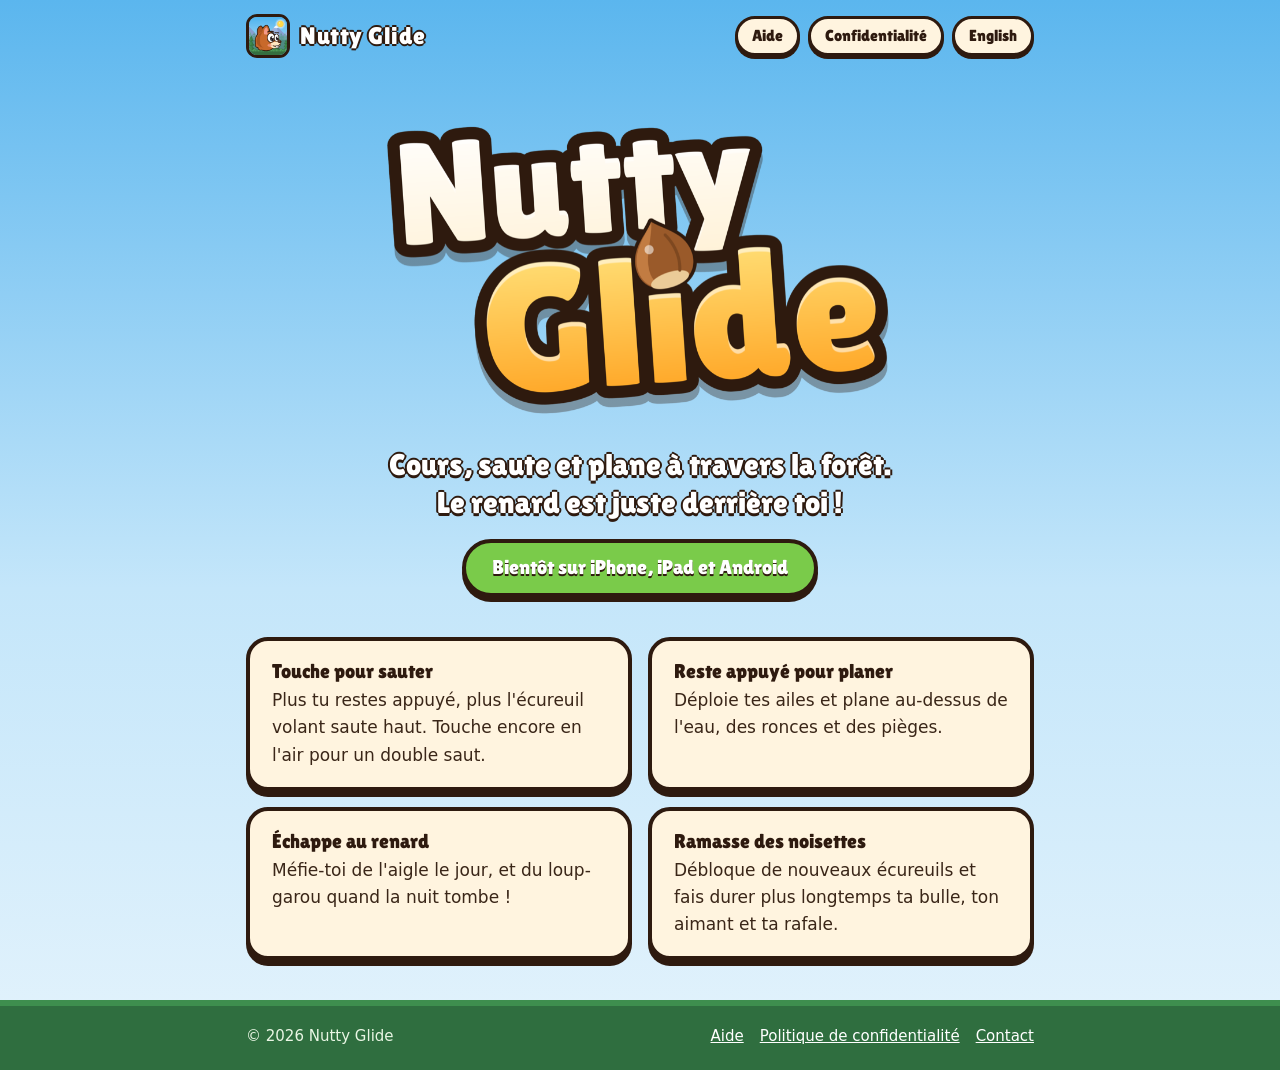
==== fr/index.html @ 90b7078e "Nutty Glide website: home, privacy policy and support (English and French)" ====
<!doctype html>
<html lang="fr">
<head>
  <meta charset="utf-8">
  <meta name="viewport" content="width=device-width, initial-scale=1">
  <meta http-equiv="Content-Security-Policy" content="default-src 'none'; img-src 'self'; style-src 'self'; font-src 'self'; base-uri 'none'; form-action 'none'">
  <meta name="referrer" content="no-referrer">
  <title>Nutty Glide : course d'écureuil volant</title>
  <meta name="description" content="Cours, saute et plane à travers la forêt avec un écureuil volant. Le renard est juste derrière toi ! Un jeu gratuit pour iPhone, iPad et Android.">
  <link rel="icon" type="image/png" href="../img/favicon.png">
  <link rel="apple-touch-icon" href="../img/apple-touch-icon.png">
  <link rel="alternate" hreflang="en" href="../">
  <link rel="stylesheet" href="../style.css">
</head>
<body>
  <header class="top">
    <div class="wrap">
      <a class="brand" href="./"><img src="../img/icon.png" alt="">Nutty Glide</a>
      <nav class="nav">
        <a href="support.html">Aide</a>
        <a href="privacy.html">Confidentialité</a>
        <a href="../" hreflang="en" lang="en">English</a>
      </nav>
    </div>
  </header>

  <main>
    <div class="wrap">
      <section class="hero">
        <img src="../img/logo.png" width="900" height="585" alt="Nutty Glide">
        <p class="tagline">Cours, saute et plane à travers la forêt.<br>Le renard est juste derrière toi&nbsp;!</p>
        <span class="soon">Bientôt sur iPhone, iPad et Android</span>
      </section>

      <section class="features">
        <div class="card">
          <h3>Touche pour sauter</h3>
          <p>Plus tu restes appuyé, plus l'écureuil volant saute haut. Touche encore en l'air pour un double saut.</p>
        </div>
        <div class="card">
          <h3>Reste appuyé pour planer</h3>
          <p>Déploie tes ailes et plane au-dessus de l'eau, des ronces et des pièges.</p>
        </div>
        <div class="card">
          <h3>Échappe au renard</h3>
          <p>Méfie-toi de l'aigle le jour, et du loup-garou quand la nuit tombe&nbsp;!</p>
        </div>
        <div class="card">
          <h3>Ramasse des noisettes</h3>
          <p>Débloque de nouveaux écureuils et fais durer plus longtemps ta bulle, ton aimant et ta rafale.</p>
        </div>
      </section>
    </div>
  </main>

  <footer class="foot">
    <div class="wrap">
      <span>© 2026 Nutty Glide</span>
      <nav>
        <a href="support.html">Aide</a>
        <a href="privacy.html">Politique de confidentialité</a>
        <a href="mailto:aiconsulting.tech@proton.me">Contact</a>
      </nav>
    </div>
  </footer>
</body>
</html>
---- style.css ----
/* Nutty Glide website: the game's colors (sky, forest, wooden boards with a dark outline). No external files:
   the font is served from here, the site sets no cookie and loads nothing from other sites. */
@font-face {
  font-family: "Lilita One";
  src: url("fonts/LilitaOne-Regular.woff") format("woff");
  font-display: swap;
}

:root {
  --sky: #5bb6ee;
  --sky-light: #c4e6fa;
  --ink: #2e1a0f;
  --cream: #fff4df;
  --wood: #c98a4b;
  --wood-light: #e8b277;
  --green: #7acb4a;
  --green-dark: #3e8e4e;
  --forest: #2f6e3f;
  --text: #3a2618;
  --muted: #7a5a40;
}

* {
  box-sizing: border-box;
}

html {
  -webkit-text-size-adjust: 100%;
}

body {
  margin: 0;
  min-height: 100vh;
  display: flex;
  flex-direction: column;
  color: var(--text);
  background: linear-gradient(180deg, var(--sky) 0%, var(--sky-light) 55%, #e4f3fc 100%);
  font: 17px/1.6 system-ui, -apple-system, "Segoe UI", Roboto, "Helvetica Neue", Arial, sans-serif;
}

a {
  color: #1f6fb2;
}

.wrap {
  width: 100%;
  max-width: 820px;
  margin: 0 auto;
  padding: 0 16px;
}

/* Top bar */
.top {
  padding: 14px 0;
}

.top .wrap {
  display: flex;
  align-items: center;
  justify-content: space-between;
  gap: 12px;
  flex-wrap: wrap;
}

.brand {
  display: flex;
  align-items: center;
  gap: 10px;
  text-decoration: none;
  color: #fff;
  font-family: "Lilita One", system-ui, sans-serif;
  font-size: 24px;
  letter-spacing: 0.5px;
  text-shadow: 0 2px 0 var(--ink), 2px 0 0 var(--ink), -2px 0 0 var(--ink), 0 -2px 0 var(--ink);
}

.brand img {
  width: 44px;
  height: 44px;
  border-radius: 11px;
  border: 3px solid var(--ink);
}

.nav {
  display: flex;
  gap: 8px;
  flex-wrap: wrap;
}

.nav a {
  font-family: "Lilita One", system-ui, sans-serif;
  font-size: 16px;
  text-decoration: none;
  color: var(--ink);
  background: var(--cream);
  border: 3px solid var(--ink);
  border-radius: 999px;
  padding: 4px 14px 5px;
  box-shadow: 0 3px 0 var(--ink);
}

.nav a:active {
  transform: translateY(2px);
  box-shadow: 0 1px 0 var(--ink);
}

main {
  flex: 1;
  padding: 8px 0 40px;
}

/* Home */
.hero {
  text-align: center;
  padding: 12px 0 8px;
}

.hero img {
  width: 100%;
  max-width: 520px;
  height: auto;
}

.tagline {
  font-family: "Lilita One", system-ui, sans-serif;
  font-size: clamp(22px, 5vw, 30px);
  line-height: 1.25;
  color: #fff;
  margin: 8px 0 18px;
  text-shadow: 0 3px 0 var(--ink), 2px 0 0 var(--ink), -2px 0 0 var(--ink), 0 -2px 0 var(--ink);
}

.soon {
  display: inline-block;
  font-family: "Lilita One", system-ui, sans-serif;
  font-size: 20px;
  color: #fff;
  background: var(--green);
  border: 4px solid var(--ink);
  border-radius: 999px;
  padding: 8px 26px 10px;
  box-shadow: 0 5px 0 var(--ink);
  text-shadow: 0 2px 0 var(--ink);
}

.features {
  display: grid;
  grid-template-columns: repeat(auto-fit, minmax(300px, 1fr));
  gap: 16px;
  margin-top: 32px;
}

/* Wooden board cards */
.card {
  background: var(--cream);
  border: 4px solid var(--ink);
  border-radius: 22px;
  box-shadow: 0 6px 0 var(--ink);
  padding: 18px 22px;
}

.features .card h3 {
  margin: 0 0 4px;
}

.features .card p {
  margin: 0;
}

.board {
  background: var(--cream);
  border: 4px solid var(--ink);
  border-radius: 24px;
  box-shadow: 0 7px 0 var(--ink);
  padding: 8px 26px 26px;
  margin-top: 8px;
}

.board > h1:first-child {
  margin-top: 0;
}

h1,
h2,
h3 {
  font-family: "Lilita One", system-ui, sans-serif;
  font-weight: normal;
  color: var(--ink);
  line-height: 1.2;
}

h1 {
  font-size: clamp(28px, 6vw, 38px);
  margin: 18px 0 4px;
}

h2 {
  font-size: 24px;
  margin: 30px 0 6px;
}

h3 {
  font-size: 20px;
}

.updated {
  color: var(--muted);
  margin: 0 0 18px;
}

.summary {
  background: #fde7c4;
  border: 3px solid var(--wood);
  border-radius: 16px;
  padding: 10px 18px;
}

.summary ul {
  margin: 6px 0;
  padding-left: 20px;
}

li {
  margin: 4px 0;
}

.mail {
  font-weight: 700;
  word-break: break-all;
}

/* Bottom: the forest */
.foot {
  background: var(--forest);
  border-top: 6px solid var(--green-dark);
  color: #e9f6e4;
  padding: 18px 0 22px;
  font-size: 15px;
}

.foot a {
  color: #fff;
}

.foot .wrap {
  display: flex;
  justify-content: space-between;
  gap: 10px 20px;
  flex-wrap: wrap;
}

.foot nav {
  display: flex;
  gap: 16px;
  flex-wrap: wrap;
}
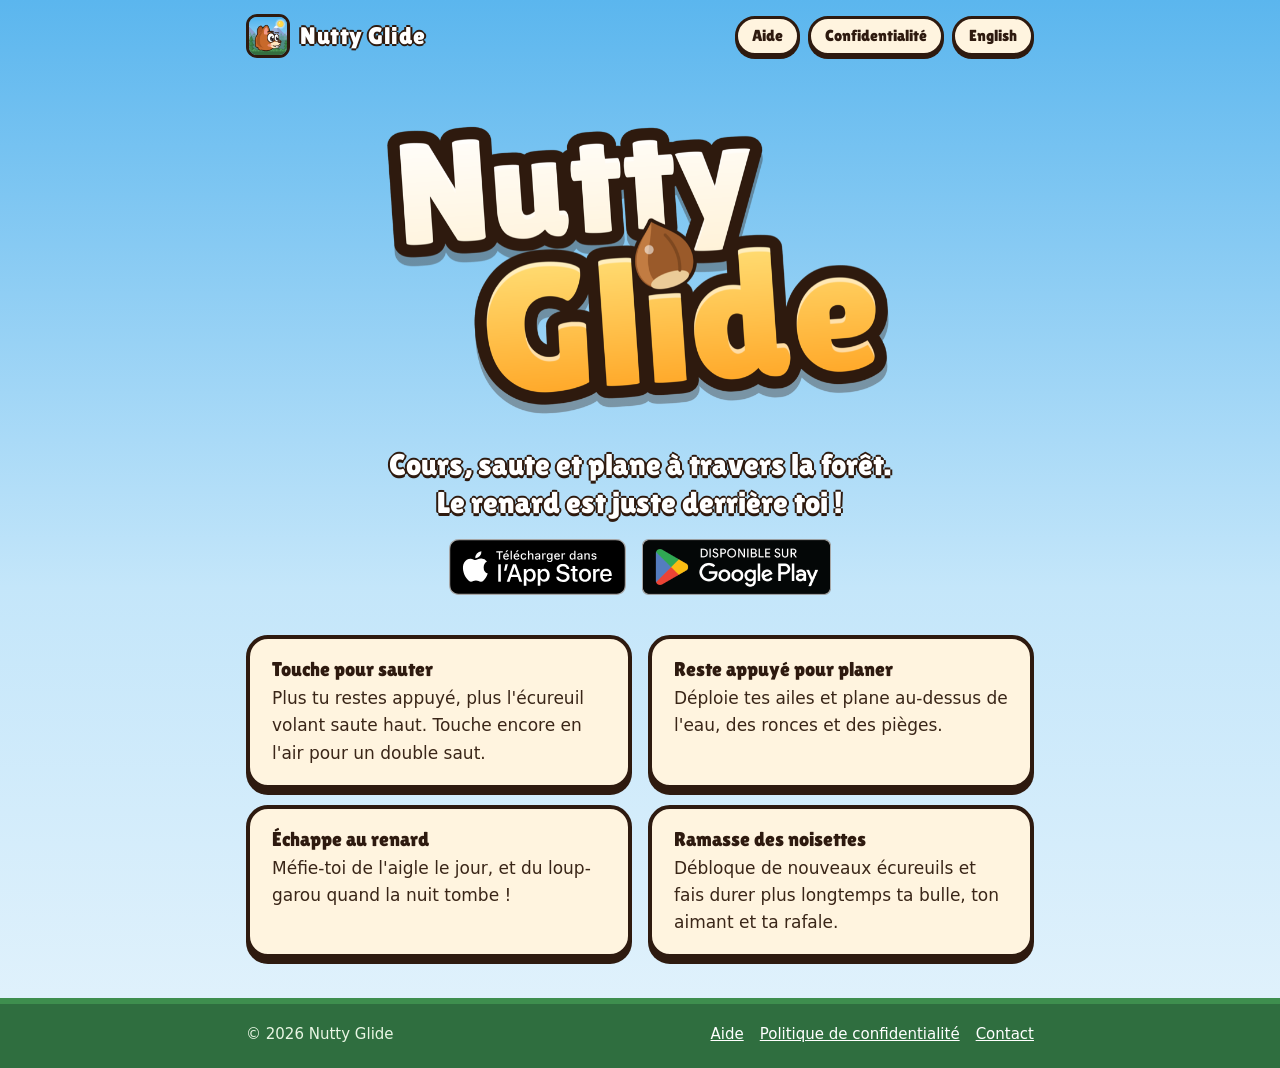
==== commit 5df0e9e7: "Home: App Store and Google Play badges instead of "Coming soon" Nutty Glide is out on both stores: t" ====
--- a/fr/index.html
+++ b/fr/index.html
@@ -29,7 +29,10 @@
       <section class="hero">
         <img src="../img/logo.png" width="900" height="585" alt="Nutty Glide">
         <p class="tagline">Cours, saute et plane à travers la forêt.<br>Le renard est juste derrière toi&nbsp;!</p>
-        <span class="soon">Bientôt sur iPhone, iPad et Android</span>
+        <div class="stores">
+          <a href="https://apps.apple.com/app/nutty-glide/id6833694876"><img src="../img/badge-app-store-fr.svg" width="127" height="40" alt="Télécharger dans l'App Store"></a>
+          <a href="https://play.google.com/store/apps/details?id=com.aisqli.nuttyglide&amp;hl=fr"><img src="../img/badge-google-play-fr.png" width="646" height="192" alt="Disponible sur Google Play"></a>
+        </div>
       </section>
 
       <section class="features">
@@ -59,7 +62,7 @@
       <nav>
         <a href="support.html">Aide</a>
         <a href="privacy.html">Politique de confidentialité</a>
-        <a href="mailto:aiconsulting.tech@proton.me">Contact</a>
+        <a href="mailto:contact@aisqli.com">Contact</a>
       </nav>
     </div>
   </footer>
--- a/style.css
+++ b/style.css
@@ -130,17 +130,29 @@
   text-shadow: 0 3px 0 var(--ink), 2px 0 0 var(--ink), -2px 0 0 var(--ink), 0 -2px 0 var(--ink);
 }
 
-.soon {
-  display: inline-block;
-  font-family: "Lilita One", system-ui, sans-serif;
-  font-size: 20px;
-  color: #fff;
-  background: var(--green);
-  border: 4px solid var(--ink);
-  border-radius: 999px;
-  padding: 8px 26px 10px;
-  box-shadow: 0 5px 0 var(--ink);
-  text-shadow: 0 2px 0 var(--ink);
+/* Official App Store and Google Play badges, same height side by side (one under the other on a narrow phone). */
+.stores {
+  display: flex;
+  justify-content: center;
+  align-items: center;
+  flex-wrap: wrap;
+  gap: 12px 16px;
+}
+
+.stores a {
+  display: block;
+  border-radius: 10px;
+}
+
+.stores a:active {
+  transform: translateY(2px);
+}
+
+.hero .stores img {
+  display: block;
+  width: auto;
+  max-width: none;
+  height: 56px;
 }
 
 .features {
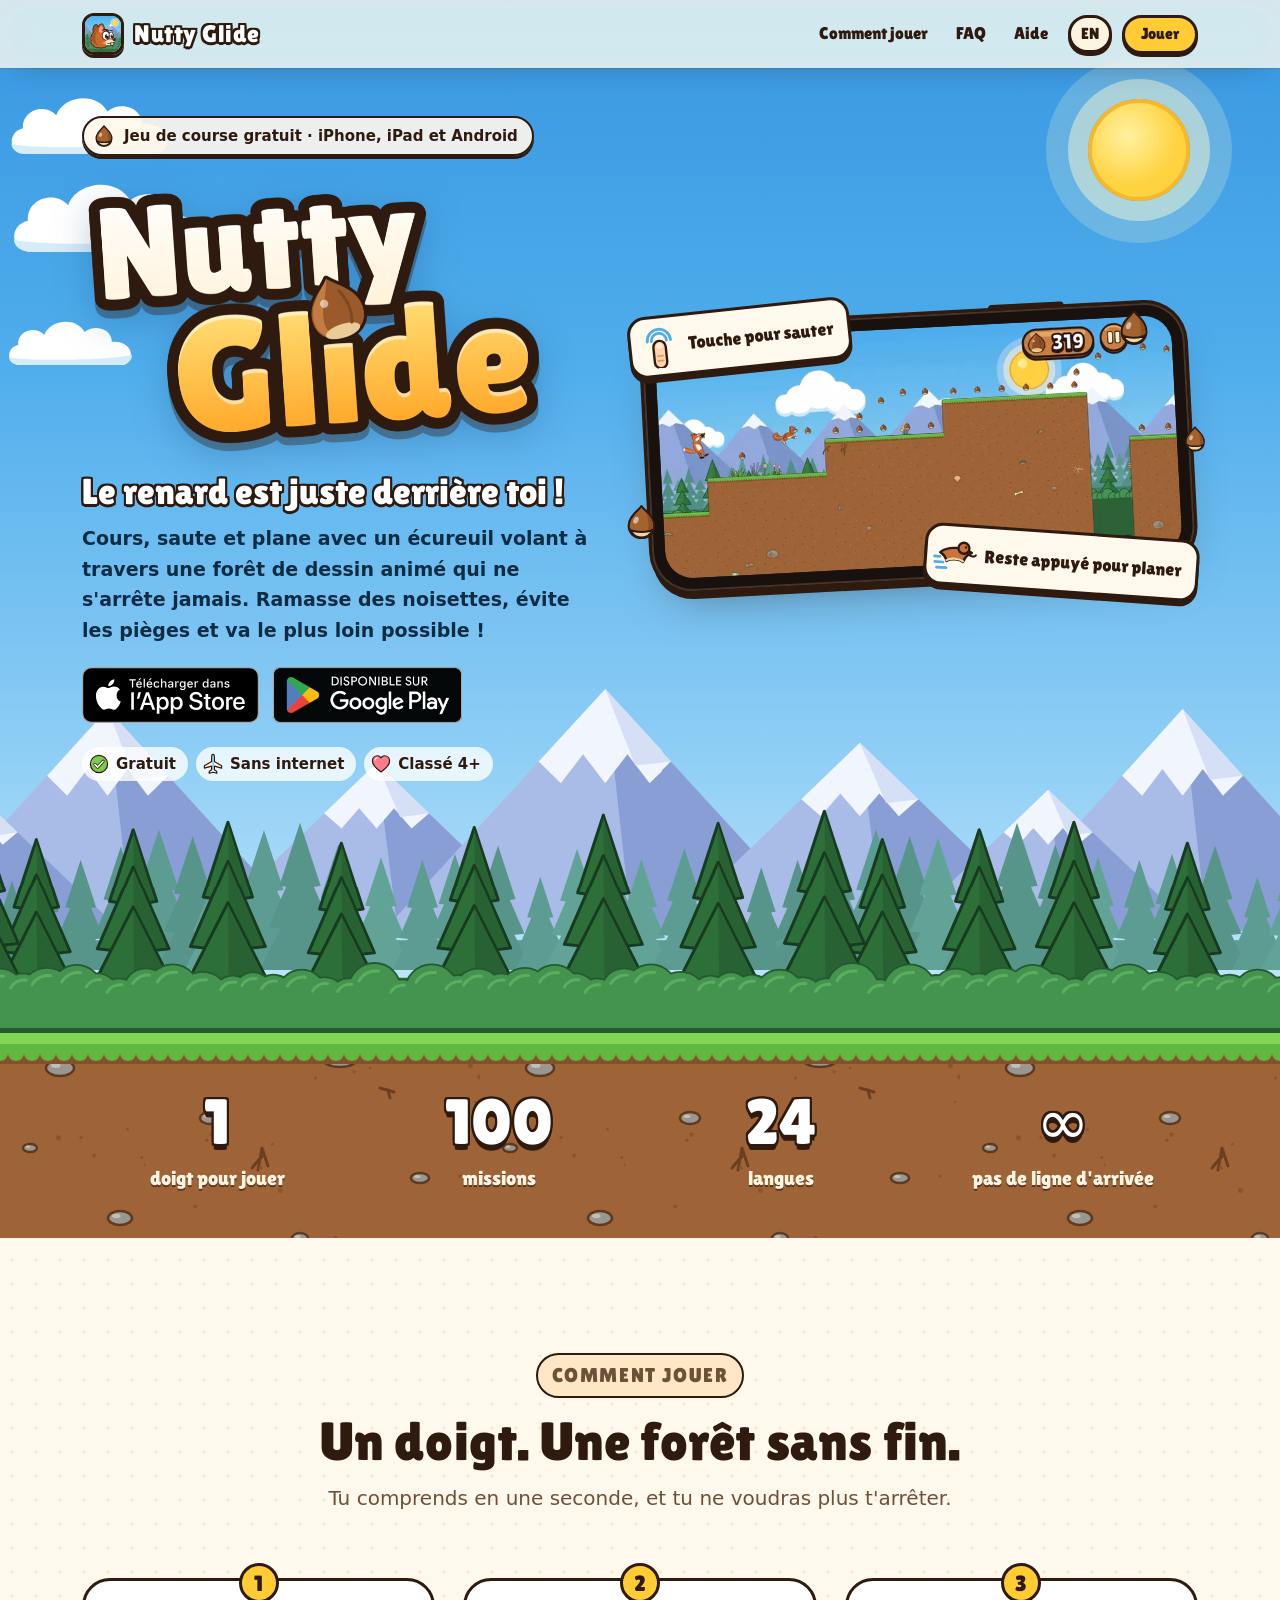
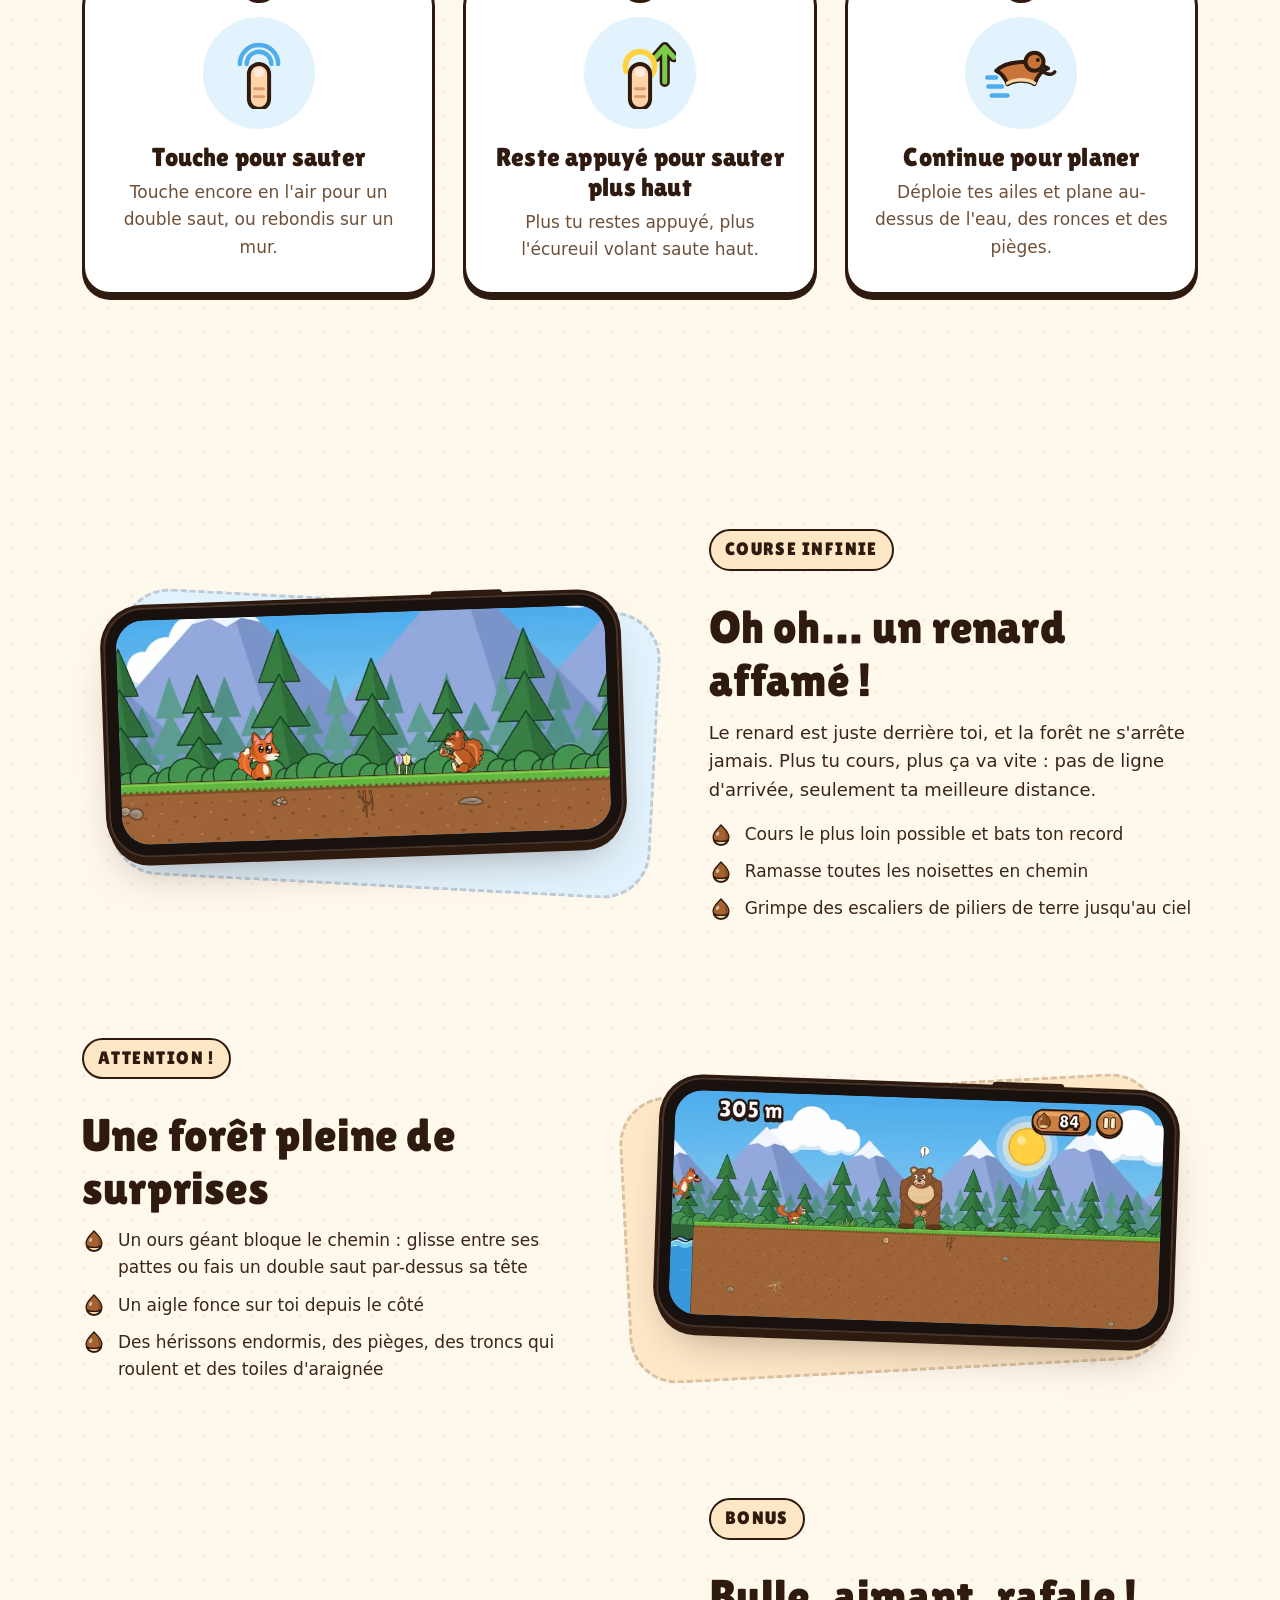
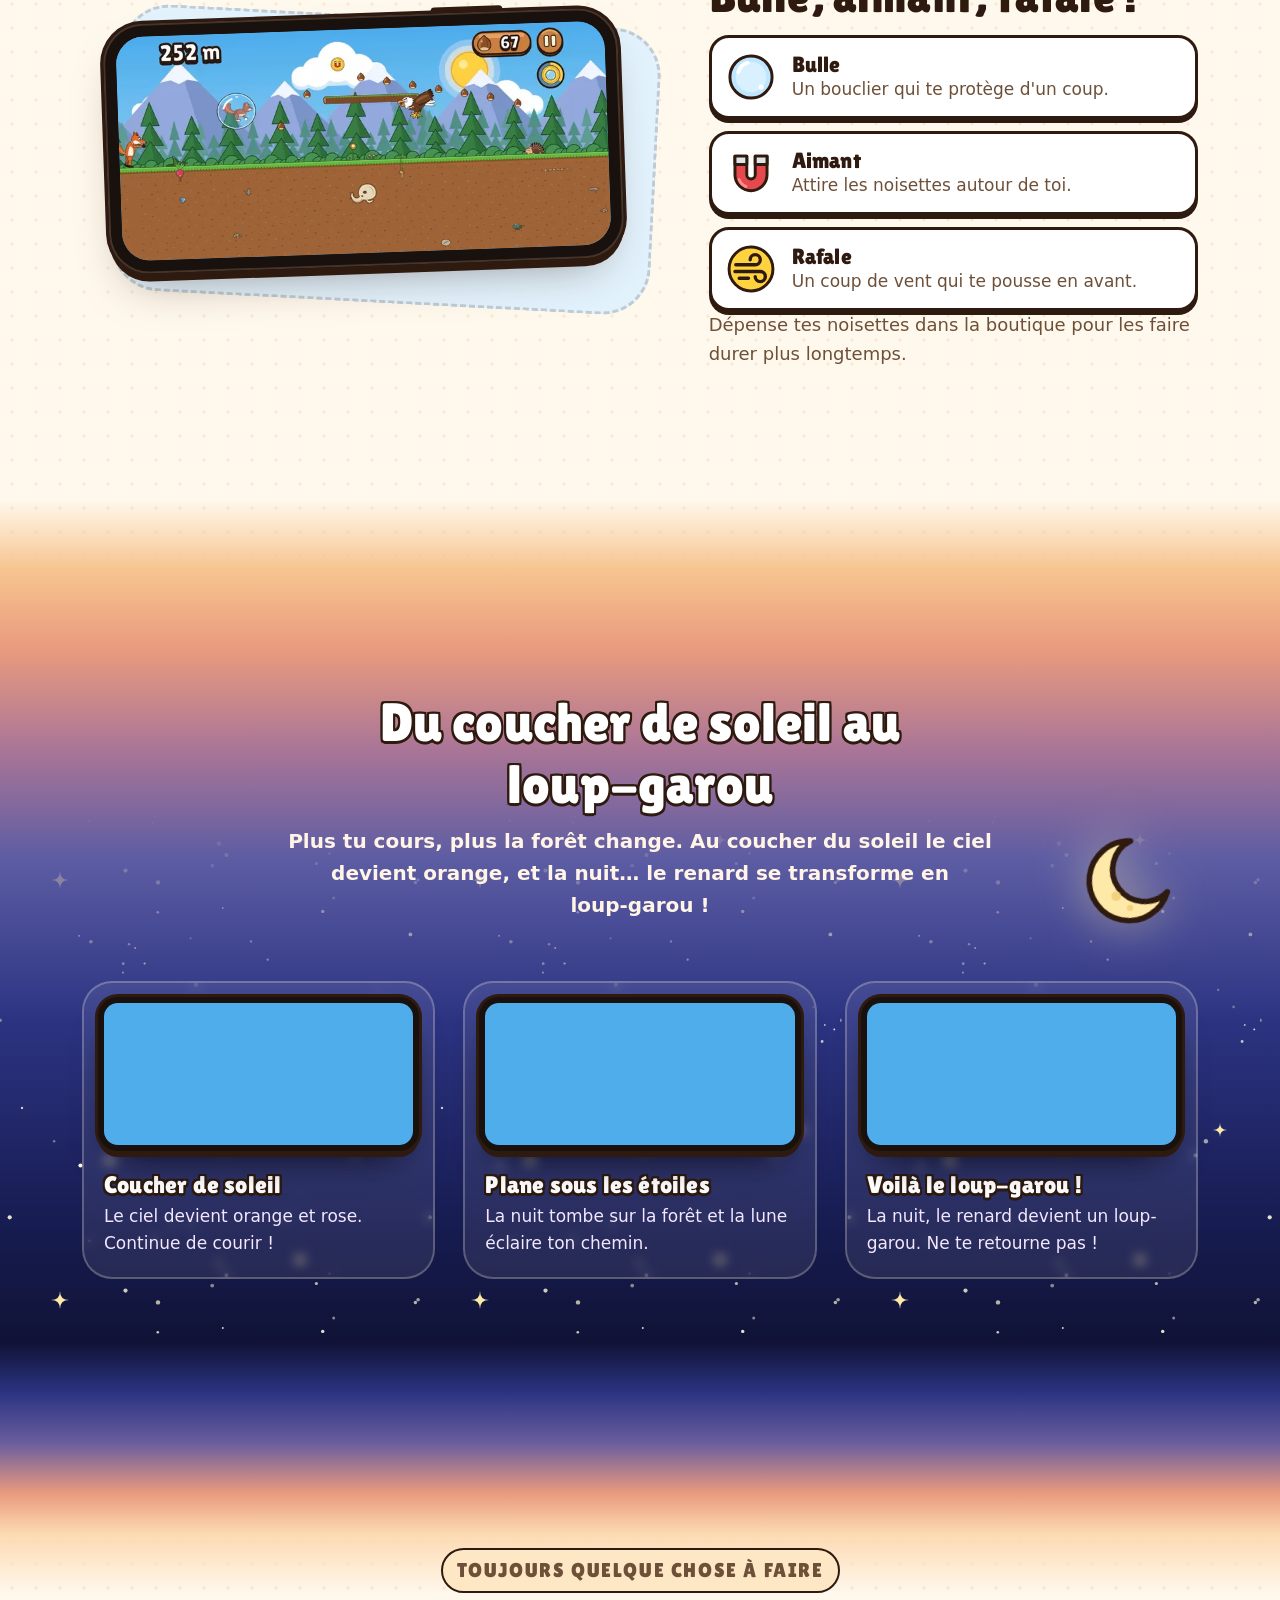
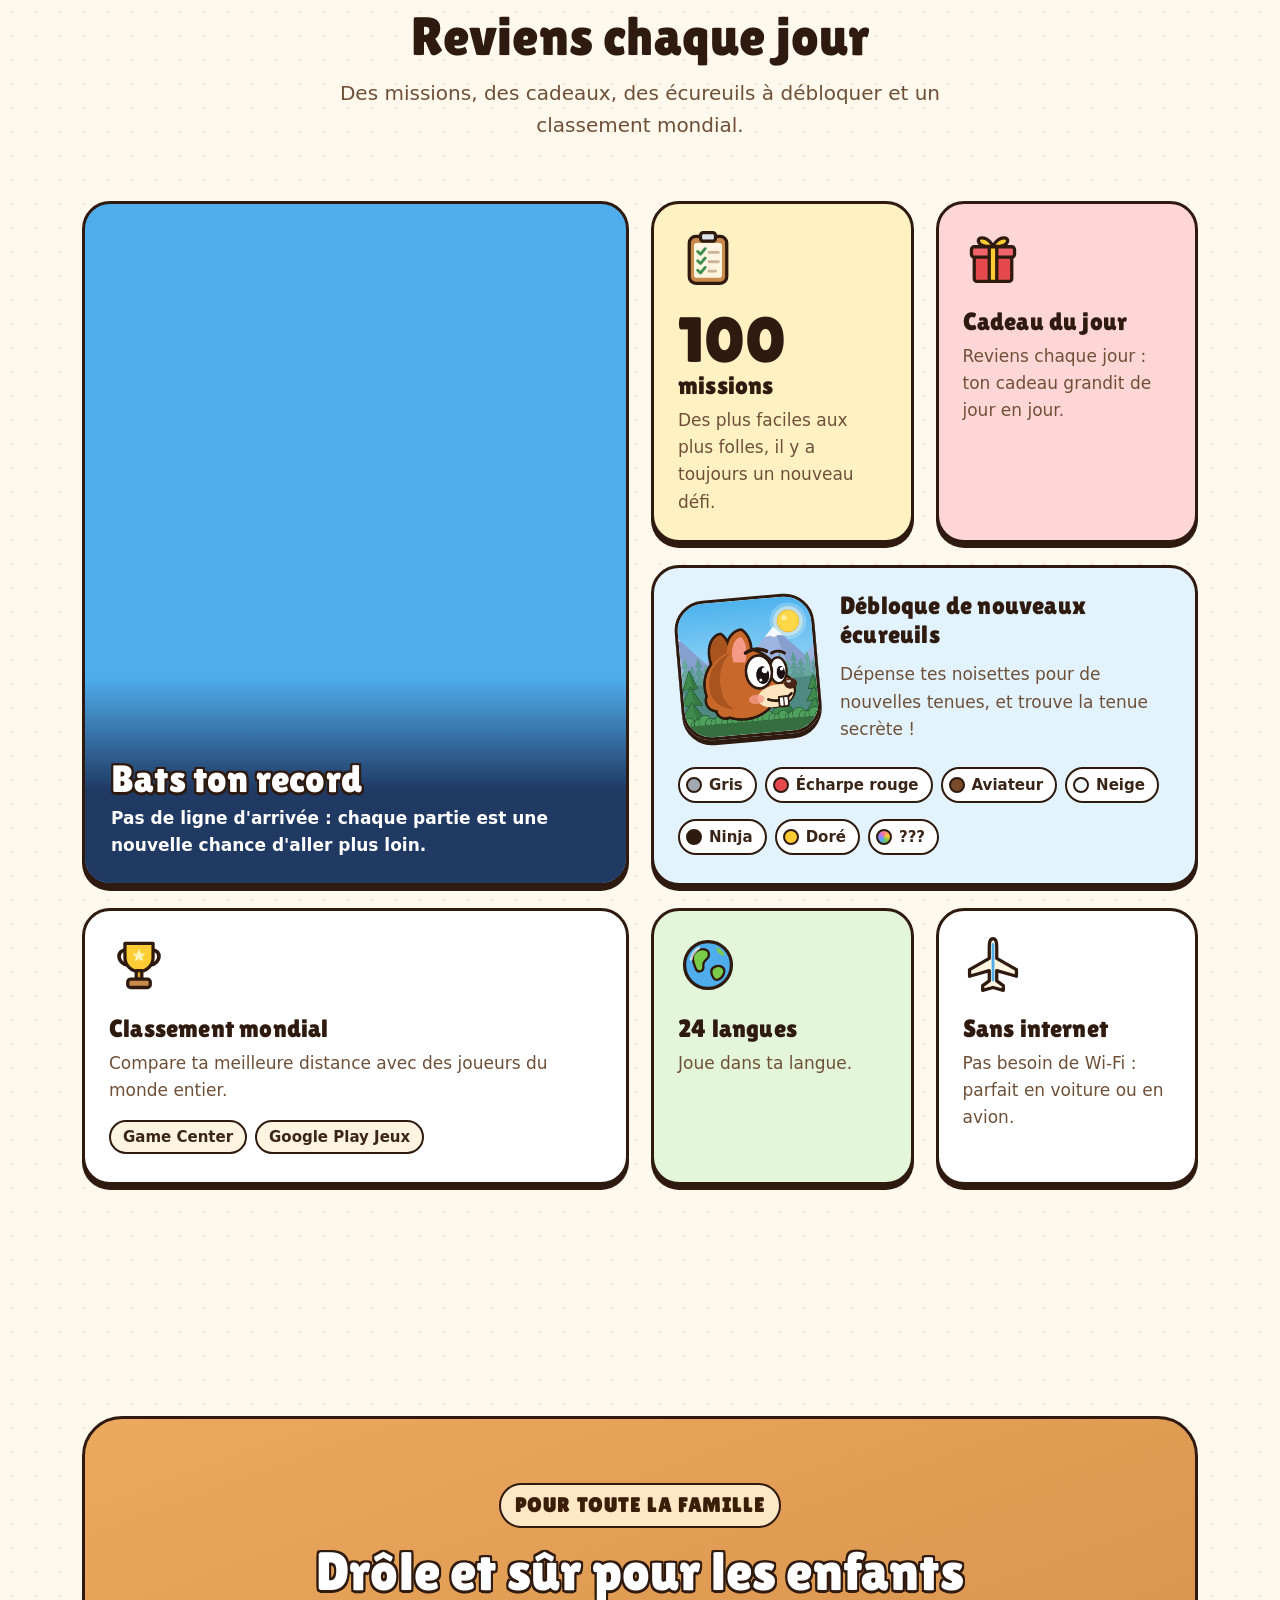
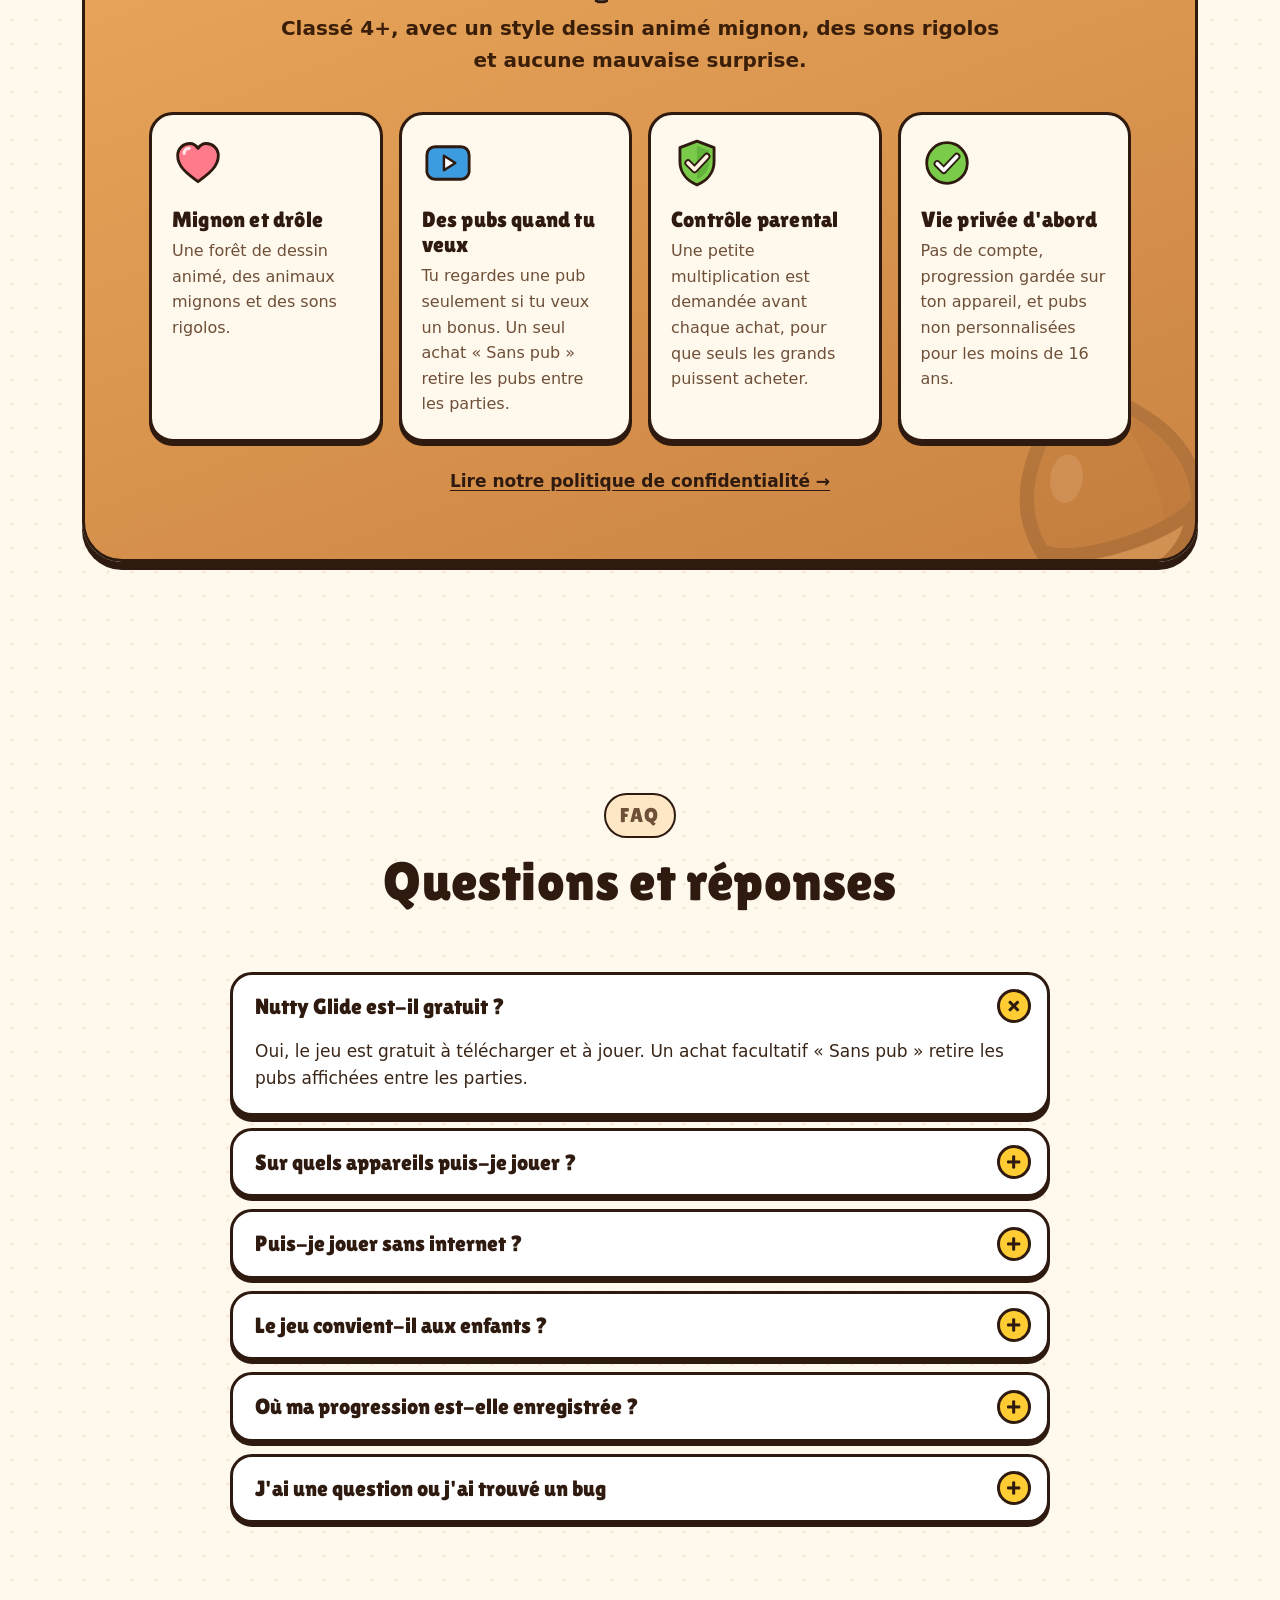
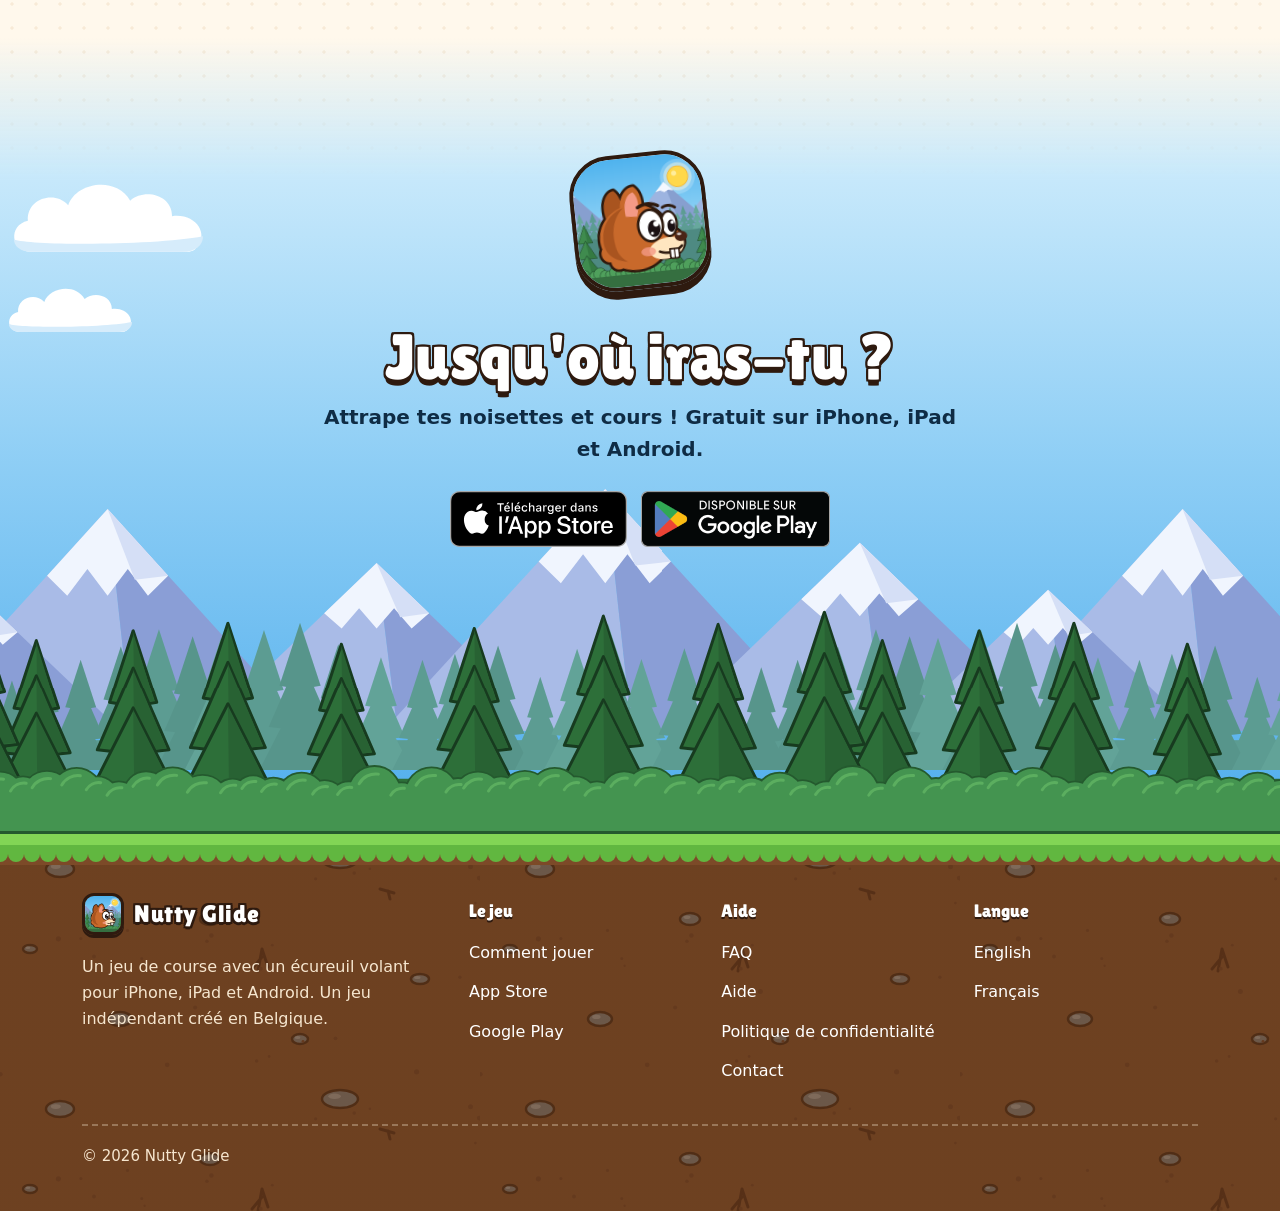
==== commit f7d33274: "Home: modern redesign of the landing page (EN and FR) New game-style landing page: animated forest h" ====
--- a/fr/index.html
+++ b/fr/index.html
@@ -2,68 +2,432 @@
 <html lang="fr">
 <head>
   <meta charset="utf-8">
-  <meta name="viewport" content="width=device-width, initial-scale=1">
+  <meta name="viewport" content="width=device-width, initial-scale=1, viewport-fit=cover">
   <meta http-equiv="Content-Security-Policy" content="default-src 'none'; img-src 'self'; style-src 'self'; font-src 'self'; base-uri 'none'; form-action 'none'">
   <meta name="referrer" content="no-referrer">
-  <title>Nutty Glide : course d'écureuil volant</title>
-  <meta name="description" content="Cours, saute et plane à travers la forêt avec un écureuil volant. Le renard est juste derrière toi ! Un jeu gratuit pour iPhone, iPad et Android.">
+  <title>Nutty Glide : course d'écureuil volant</title>
+  <meta name="description" content="Cours, saute et plane à travers la forêt avec un écureuil volant. Le renard est juste derrière toi ! Un jeu gratuit pour iPhone, iPad et Android.">
+  <meta name="theme-color" content="#4fadec">
+  <meta name="apple-itunes-app" content="app-id=6833694876">
+  <link rel="canonical" href="https://nuttyglide.github.io/fr/">
+  <link rel="alternate" hreflang="en" href="https://nuttyglide.github.io/">
+  <link rel="alternate" hreflang="fr" href="https://nuttyglide.github.io/fr/">
+  <link rel="alternate" hreflang="x-default" href="https://nuttyglide.github.io/">
+  <meta property="og:type" content="website">
+  <meta property="og:site_name" content="Nutty Glide">
+  <meta property="og:title" content="Nutty Glide : course d'écureuil volant">
+  <meta property="og:description" content="Cours, saute et plane à travers la forêt avec un écureuil volant. Le renard est juste derrière toi ! Gratuit sur iPhone, iPad et Android.">
+  <meta property="og:url" content="https://nuttyglide.github.io/fr/">
+  <meta property="og:image" content="https://nuttyglide.github.io/img/og-image.jpg">
+  <meta property="og:image:width" content="1200">
+  <meta property="og:image:height" content="630">
+  <meta property="og:locale" content="fr_FR">
+  <meta property="og:locale:alternate" content="en_US">
+  <meta name="twitter:card" content="summary_large_image">
   <link rel="icon" type="image/png" href="../img/favicon.png">
   <link rel="apple-touch-icon" href="../img/apple-touch-icon.png">
-  <link rel="alternate" hreflang="en" href="../">
+  <link rel="preload" href="../fonts/LilitaOne-Regular.woff" as="font" type="font/woff" crossorigin>
   <link rel="stylesheet" href="../style.css">
 </head>
 <body>
+  <a class="skip" href="#main">Aller au contenu</a>
+
   <header class="top">
     <div class="wrap">
-      <a class="brand" href="./"><img src="../img/icon.png" alt="">Nutty Glide</a>
-      <nav class="nav">
-        <a href="support.html">Aide</a>
-        <a href="privacy.html">Confidentialité</a>
-        <a href="../" hreflang="en" lang="en">English</a>
+      <a class="brand" href="./"><img src="../img/icon.png" width="512" height="512" alt="">Nutty Glide</a>
+      <nav class="nav" aria-label="Menu principal">
+        <a class="nav-link" href="#how">Comment jouer</a>
+        <a class="nav-link" href="#faq">FAQ</a>
+        <a class="nav-link" href="support.html">Aide</a>
+        <a class="lang" href="../" hreflang="en" lang="en"><span aria-hidden="true">EN</span><span class="sr-only">English</span></a>
+        <a class="btn btn-small" href="#download">Jouer</a>
       </nav>
     </div>
   </header>
 
-  <main>
-    <div class="wrap">
-      <section class="hero">
-        <img src="../img/logo.png" width="900" height="585" alt="Nutty Glide">
-        <p class="tagline">Cours, saute et plane à travers la forêt.<br>Le renard est juste derrière toi&nbsp;!</p>
+  <main id="main">
+    <section class="hero" aria-labelledby="hero-title">
+      <div class="sky" aria-hidden="true">
+        <span class="sun"></span>
+        <span class="cloud c1"></span>
+        <span class="cloud c2"></span>
+        <span class="cloud c3"></span>
+      </div>
+
+      <div class="wrap hero-grid">
+        <div class="hero-copy">
+          <p class="eyebrow"><img src="../img/icons/hazelnut.svg" width="64" height="64" alt="">Jeu de course gratuit · iPhone, iPad et Android</p>
+          <h1 id="hero-title"><img class="logo" src="../img/logo.png" width="900" height="585" alt="Nutty Glide"></h1>
+          <p class="tagline">Le renard est juste derrière toi&nbsp;!</p>
+          <p class="lead">Cours, saute et plane avec un écureuil volant à travers une forêt de dessin animé qui ne s'arrête jamais. Ramasse des noisettes, évite les pièges et va le plus loin possible&nbsp;!</p>
+          <div class="stores">
+            <a href="https://apps.apple.com/app/nutty-glide/id6833694876"><img src="../img/badge-app-store-fr.svg" width="127" height="40" alt="Télécharger dans l'App Store"></a>
+            <a href="https://play.google.com/store/apps/details?id=com.aisqli.nuttyglide&amp;hl=fr"><img src="../img/badge-google-play-fr.png" width="646" height="192" alt="Disponible sur Google Play"></a>
+          </div>
+          <ul class="chips">
+            <li><img src="../img/icons/check.svg" width="64" height="64" alt="">Gratuit</li>
+            <li><img src="../img/icons/plane.svg" width="64" height="64" alt="">Sans internet</li>
+            <li><img src="../img/icons/heart.svg" width="64" height="64" alt="">Classé 4+</li>
+          </ul>
+        </div>
+
+        <div class="hero-art">
+          <div class="phone">
+            <picture>
+              <source type="image/webp" srcset="../img/shots/glide-720.webp 720w, ../img/shots/glide-1280.webp 1280w" sizes="(max-width: 1020px) 92vw, 620px">
+              <img src="../img/shots/glide.jpg" width="1280" height="588" alt="L'écureuil volant plane au-dessus de la forêt, entre des escaliers de piliers de terre, avec des noisettes à ramasser.">
+            </picture>
+          </div>
+          <p class="sticker s1"><img src="../img/icons/tap.svg" width="64" height="64" alt="">Touche pour sauter</p>
+          <p class="sticker s2"><img src="../img/icons/glide.svg" width="64" height="64" alt="">Reste appuyé pour planer</p>
+          <img class="nut n1" src="../img/icons/hazelnut.svg" width="64" height="64" alt="">
+          <img class="nut n2" src="../img/icons/hazelnut.svg" width="64" height="64" alt="">
+          <img class="nut n3" src="../img/icons/hazelnut.svg" width="64" height="64" alt="">
+        </div>
+      </div>
+
+      <div class="land" aria-hidden="true">
+        <div class="layer l-mount"></div>
+        <div class="layer l-far"></div>
+        <div class="layer l-near"></div>
+        <div class="layer l-bush"></div>
+      </div>
+    </section>
+
+    <section class="ground" aria-label="Le jeu en chiffres">
+      <ul class="stats wrap">
+        <li><strong>1</strong><span>doigt pour jouer</span></li>
+        <li><strong>100</strong><span>missions</span></li>
+        <li><strong>24</strong><span>langues</span></li>
+        <li><strong>∞</strong><span>pas de ligne d'arrivée</span></li>
+      </ul>
+    </section>
+
+    <section class="section" id="how" aria-labelledby="how-title">
+      <div class="wrap">
+        <div class="section-head reveal">
+          <p class="kicker">Comment jouer</p>
+          <h2 id="how-title">Un doigt. Une forêt sans fin.</h2>
+          <p>Tu comprends en une seconde, et tu ne voudras plus t'arrêter.</p>
+        </div>
+        <ol class="steps">
+          <li class="step reveal">
+            <div class="step-icon"><img src="../img/icons/tap.svg" width="64" height="64" alt=""></div>
+            <h3>Touche pour sauter</h3>
+            <p>Touche encore en l'air pour un double saut, ou rebondis sur un mur.</p>
+          </li>
+          <li class="step reveal">
+            <div class="step-icon"><img src="../img/icons/hold.svg" width="64" height="64" alt=""></div>
+            <h3>Reste appuyé pour sauter plus haut</h3>
+            <p>Plus tu restes appuyé, plus l'écureuil volant saute haut.</p>
+          </li>
+          <li class="step reveal">
+            <div class="step-icon"><img src="../img/icons/glide.svg" width="64" height="64" alt=""></div>
+            <h3>Continue pour planer</h3>
+            <p>Déploie tes ailes et plane au-dessus de l'eau, des ronces et des pièges.</p>
+          </li>
+        </ol>
+      </div>
+    </section>
+
+    <section class="section" aria-label="Le jeu">
+      <div class="wrap features">
+        <article class="feature reveal">
+          <div class="feature-media">
+            <div class="phone">
+              <picture>
+                <source type="image/webp" srcset="../img/shots/fox-720.webp 720w, ../img/shots/fox-1280.webp 1280w" sizes="(max-width: 860px) 92vw, 600px">
+                <img src="../img/shots/fox.jpg" width="1280" height="588" loading="lazy" alt="Un renard affamé court après l'écureuil volant dans la forêt.">
+              </picture>
+            </div>
+          </div>
+          <div class="feature-copy">
+            <p class="kicker">Course infinie</p>
+            <h2>Oh oh… un renard affamé&nbsp;!</h2>
+            <p>Le renard est juste derrière toi, et la forêt ne s'arrête jamais. Plus tu cours, plus ça va vite&nbsp;: pas de ligne d'arrivée, seulement ta meilleure distance.</p>
+            <ul class="nut-list">
+              <li>Cours le plus loin possible et bats ton record</li>
+              <li>Ramasse toutes les noisettes en chemin</li>
+              <li>Grimpe des escaliers de piliers de terre jusqu'au ciel</li>
+            </ul>
+          </div>
+        </article>
+
+        <article class="feature feature-flip reveal">
+          <div class="feature-media">
+            <div class="phone">
+              <picture>
+                <source type="image/webp" srcset="../img/shots/bear-720.webp 720w, ../img/shots/bear-1280.webp 1280w" sizes="(max-width: 860px) 92vw, 600px">
+                <img src="../img/shots/bear.jpg" width="1280" height="588" loading="lazy" alt="Un ours géant bloque le chemin de l'écureuil volant.">
+              </picture>
+            </div>
+          </div>
+          <div class="feature-copy">
+            <p class="kicker">Attention&nbsp;!</p>
+            <h2>Une forêt pleine de surprises</h2>
+            <ul class="nut-list">
+              <li>Un ours géant bloque le chemin&nbsp;: glisse entre ses pattes ou fais un double saut par-dessus sa tête</li>
+              <li>Un aigle fonce sur toi depuis le côté</li>
+              <li>Des hérissons endormis, des pièges, des troncs qui roulent et des toiles d'araignée</li>
+            </ul>
+          </div>
+        </article>
+
+        <article class="feature reveal">
+          <div class="feature-media">
+            <div class="phone">
+              <picture>
+                <source type="image/webp" srcset="../img/shots/powerups-720.webp 720w, ../img/shots/powerups-1280.webp 1280w" sizes="(max-width: 860px) 92vw, 600px">
+                <img src="../img/shots/powerups.jpg" width="1280" height="588" loading="lazy" alt="L'écureuil volant dans une bulle, avec un aimant qui attire les noisettes.">
+              </picture>
+            </div>
+          </div>
+          <div class="feature-copy">
+            <p class="kicker">Bonus</p>
+            <h2>Bulle, aimant, rafale&nbsp;!</h2>
+            <ul class="powerups">
+              <li><img src="../img/icons/bubble.svg" width="64" height="64" alt=""><div><h3>Bulle</h3><p>Un bouclier qui te protège d'un coup.</p></div></li>
+              <li><img src="../img/icons/magnet.svg" width="64" height="64" alt=""><div><h3>Aimant</h3><p>Attire les noisettes autour de toi.</p></div></li>
+              <li><img src="../img/icons/gust.svg" width="64" height="64" alt=""><div><h3>Rafale</h3><p>Un coup de vent qui te pousse en avant.</p></div></li>
+            </ul>
+            <p class="note">Dépense tes noisettes dans la boutique pour les faire durer plus longtemps.</p>
+          </div>
+        </article>
+      </div>
+    </section>
+
+    <section class="night" aria-labelledby="night-title">
+      <img class="moon" src="../img/icons/moon.svg" width="64" height="64" alt="">
+      <div class="wrap">
+        <div class="section-head reveal">
+          <h2 id="night-title">Du coucher de soleil au <span class="nowrap">loup-garou</span></h2>
+          <p>Plus tu cours, plus la forêt change. Au coucher du soleil le ciel devient orange, et la nuit… le renard se transforme en <span class="nowrap">loup-garou&nbsp;!</span></p>
+        </div>
+        <ul class="cycle">
+          <li class="reveal">
+            <div class="phone">
+              <picture>
+                <source type="image/webp" srcset="../img/shots/sunset-720.webp 720w, ../img/shots/sunset-1280.webp 1280w" sizes="(max-width: 860px) 80vw, 380px">
+                <img src="../img/shots/sunset.jpg" width="1280" height="588" loading="lazy" alt="La forêt sous un ciel de coucher de soleil orange et rose.">
+              </picture>
+            </div>
+            <h3>Coucher de soleil</h3>
+            <p>Le ciel devient orange et rose. Continue de courir&nbsp;!</p>
+          </li>
+          <li class="reveal">
+            <div class="phone">
+              <picture>
+                <source type="image/webp" srcset="../img/shots/night-720.webp 720w, ../img/shots/night-1280.webp 1280w" sizes="(max-width: 860px) 80vw, 380px">
+                <img src="../img/shots/night.jpg" width="1280" height="588" loading="lazy" alt="L'écureuil volant plane dans la forêt, la nuit.">
+              </picture>
+            </div>
+            <h3>Plane sous les étoiles</h3>
+            <p>La nuit tombe sur la forêt et la lune éclaire ton chemin.</p>
+          </li>
+          <li class="reveal">
+            <div class="phone">
+              <picture>
+                <source type="image/webp" srcset="../img/shots/werewolf-720.webp 720w, ../img/shots/werewolf-1280.webp 1280w" sizes="(max-width: 860px) 80vw, 380px">
+                <img src="../img/shots/werewolf.jpg" width="1280" height="588" loading="lazy" alt="Un loup-garou poursuit l'écureuil volant, la nuit.">
+              </picture>
+            </div>
+            <h3>Voilà le loup-garou&nbsp;!</h3>
+            <p>La nuit, le renard devient un loup-garou. Ne te retourne pas&nbsp;!</p>
+          </li>
+        </ul>
+      </div>
+    </section>
+
+    <section class="section dawn" aria-labelledby="more-title">
+      <div class="wrap">
+        <div class="section-head reveal">
+          <p class="kicker">Toujours quelque chose à faire</p>
+          <h2 id="more-title">Reviens chaque jour</h2>
+          <p>Des missions, des cadeaux, des écureuils à débloquer et un classement mondial.</p>
+        </div>
+        <div class="bento">
+          <article class="tile t-record reveal">
+            <picture>
+              <source type="image/webp" srcset="../img/shots/record-720.webp 720w, ../img/shots/record-1280.webp 1280w" sizes="(max-width: 1020px) 92vw, 580px">
+              <img src="../img/shots/record.jpg" width="1280" height="588" loading="lazy" alt="L'écureuil volant court près d'une cascade dans la forêt.">
+            </picture>
+            <div class="tile-text">
+              <h3>Bats ton record</h3>
+              <p>Pas de ligne d'arrivée&nbsp;: chaque partie est une nouvelle chance d'aller plus loin.</p>
+            </div>
+          </article>
+          <article class="tile t-missions reveal">
+            <img class="tile-icon" src="../img/icons/missions.svg" width="64" height="64" alt="">
+            <h3><span class="tile-big">100</span> missions</h3>
+            <p>Des plus faciles aux plus folles, il y a toujours un nouveau défi.</p>
+          </article>
+          <article class="tile t-gift reveal">
+            <img class="tile-icon" src="../img/icons/gift.svg" width="64" height="64" alt="">
+            <h3>Cadeau du jour</h3>
+            <p>Reviens chaque jour&nbsp;: ton cadeau grandit de jour en jour.</p>
+          </article>
+          <article class="tile t-squirrels reveal">
+            <img class="avatar" src="../img/icon.png" width="512" height="512" loading="lazy" alt="">
+            <h3>Débloque de nouveaux écureuils</h3>
+            <p>Dépense tes noisettes pour de nouvelles tenues, et trouve la tenue secrète&nbsp;!</p>
+            <ul class="outfits" aria-label="Tenues">
+              <li class="o-grey">Gris</li>
+              <li class="o-scarf">Écharpe rouge</li>
+              <li class="o-aviator">Aviateur</li>
+              <li class="o-snow">Neige</li>
+              <li class="o-ninja">Ninja</li>
+              <li class="o-golden">Doré</li>
+              <li class="o-secret">???</li>
+            </ul>
+          </article>
+          <article class="tile t-leaderboard reveal">
+            <img class="tile-icon" src="../img/icons/trophy.svg" width="64" height="64" alt="">
+            <h3>Classement mondial</h3>
+            <p>Compare ta meilleure distance avec des joueurs du monde entier.</p>
+            <ul class="platforms">
+              <li>Game Center</li>
+              <li>Google Play Jeux</li>
+            </ul>
+          </article>
+          <article class="tile t-lang reveal">
+            <img class="tile-icon" src="../img/icons/globe.svg" width="64" height="64" alt="">
+            <h3>24 langues</h3>
+            <p>Joue dans ta langue.</p>
+          </article>
+          <article class="tile t-offline reveal">
+            <img class="tile-icon" src="../img/icons/plane.svg" width="64" height="64" alt="">
+            <h3>Sans internet</h3>
+            <p>Pas besoin de <span class="nowrap">Wi-Fi&nbsp;:</span> parfait en voiture ou en avion.</p>
+          </article>
+        </div>
+      </div>
+    </section>
+
+    <section class="section" aria-labelledby="family-title">
+      <div class="wrap">
+        <div class="family reveal">
+          <div class="section-head">
+            <p class="kicker">Pour toute la famille</p>
+            <h2 id="family-title">Drôle et sûr pour les enfants</h2>
+            <p>Classé 4+, avec un style dessin animé mignon, des sons rigolos et aucune mauvaise surprise.</p>
+          </div>
+          <ul class="family-grid">
+            <li>
+              <img src="../img/icons/heart.svg" width="64" height="64" alt="">
+              <h3>Mignon et drôle</h3>
+              <p>Une forêt de dessin animé, des animaux mignons et des sons rigolos.</p>
+            </li>
+            <li>
+              <img src="../img/icons/ad.svg" width="64" height="64" alt="">
+              <h3>Des pubs quand tu veux</h3>
+              <p>Tu regardes une pub seulement si tu veux un bonus. Un seul achat «&nbsp;Sans pub&nbsp;» retire les pubs entre les parties.</p>
+            </li>
+            <li>
+              <img src="../img/icons/shield.svg" width="64" height="64" alt="">
+              <h3>Contrôle parental</h3>
+              <p>Une petite multiplication est demandée avant chaque achat, pour que seuls les grands puissent acheter.</p>
+            </li>
+            <li>
+              <img src="../img/icons/check.svg" width="64" height="64" alt="">
+              <h3>Vie privée d'abord</h3>
+              <p>Pas de compte, progression gardée sur ton appareil, et pubs non personnalisées pour les moins de 16 ans.</p>
+            </li>
+          </ul>
+          <p class="family-more"><a href="privacy.html">Lire notre politique de confidentialité →</a></p>
+        </div>
+      </div>
+    </section>
+
+    <section class="section" id="faq" aria-labelledby="faq-title">
+      <div class="wrap">
+        <div class="section-head reveal">
+          <p class="kicker">FAQ</p>
+          <h2 id="faq-title">Questions et réponses</h2>
+        </div>
+        <div class="faq reveal">
+          <details name="faq" open>
+            <summary>Nutty Glide est-il gratuit&nbsp;?</summary>
+            <div class="answer"><p>Oui, le jeu est gratuit à télécharger et à jouer. Un achat facultatif «&nbsp;Sans pub&nbsp;» retire les pubs affichées entre les parties.</p></div>
+          </details>
+          <details name="faq">
+            <summary>Sur quels appareils puis-je jouer&nbsp;?</summary>
+            <div class="answer"><p>Sur iPhone et iPad (iOS et iPadOS 15 ou plus récent) via l'App Store, et sur les téléphones et tablettes Android via Google Play.</p></div>
+          </details>
+          <details name="faq">
+            <summary>Puis-je jouer sans internet&nbsp;?</summary>
+            <div class="answer"><p>Oui&nbsp;! Le jeu fonctionne hors ligne, parfait en voiture ou en avion. Une connexion n'est utile que pour le classement mondial et pour les pubs.</p></div>
+          </details>
+          <details name="faq">
+            <summary>Le jeu convient-il aux enfants&nbsp;?</summary>
+            <div class="answer"><p>Oui, il est classé 4+. Les joueurs de moins de 16 ans ne voient que des pubs non personnalisées adaptées aux enfants, et un contrôle parental s'affiche avant tout achat.</p></div>
+          </details>
+          <details name="faq">
+            <summary>Où ma progression est-elle enregistrée&nbsp;?</summary>
+            <div class="answer"><p>Uniquement sur ton appareil&nbsp;: il n'y a aucun compte à créer. Supprimer le jeu, ou changer de téléphone, fait recommencer le jeu à zéro.</p></div>
+          </details>
+          <details name="faq">
+            <summary>J'ai une question ou j'ai trouvé un bug</summary>
+            <div class="answer"><p>Consulte la <a href="support.html">page d'aide</a> ou écris à <a class="mail" href="mailto:contact@aisqli.com">contact@aisqli.com</a>.</p></div>
+          </details>
+        </div>
+      </div>
+    </section>
+
+    <section class="cta" id="download" aria-labelledby="cta-title">
+      <div class="sky" aria-hidden="true">
+        <span class="cloud c1"></span>
+        <span class="cloud c2"></span>
+      </div>
+      <div class="wrap cta-in reveal">
+        <img class="cta-icon" src="../img/icon.png" width="512" height="512" loading="lazy" alt="">
+        <h2 id="cta-title">Jusqu'où iras-tu&nbsp;?</h2>
+        <p>Attrape tes noisettes et cours&nbsp;! Gratuit sur iPhone, iPad et Android.</p>
         <div class="stores">
-          <a href="https://apps.apple.com/app/nutty-glide/id6833694876"><img src="../img/badge-app-store-fr.svg" width="127" height="40" alt="Télécharger dans l'App Store"></a>
-          <a href="https://play.google.com/store/apps/details?id=com.aisqli.nuttyglide&amp;hl=fr"><img src="../img/badge-google-play-fr.png" width="646" height="192" alt="Disponible sur Google Play"></a>
-        </div>
-      </section>
-
-      <section class="features">
-        <div class="card">
-          <h3>Touche pour sauter</h3>
-          <p>Plus tu restes appuyé, plus l'écureuil volant saute haut. Touche encore en l'air pour un double saut.</p>
-        </div>
-        <div class="card">
-          <h3>Reste appuyé pour planer</h3>
-          <p>Déploie tes ailes et plane au-dessus de l'eau, des ronces et des pièges.</p>
-        </div>
-        <div class="card">
-          <h3>Échappe au renard</h3>
-          <p>Méfie-toi de l'aigle le jour, et du loup-garou quand la nuit tombe&nbsp;!</p>
-        </div>
-        <div class="card">
-          <h3>Ramasse des noisettes</h3>
-          <p>Débloque de nouveaux écureuils et fais durer plus longtemps ta bulle, ton aimant et ta rafale.</p>
-        </div>
-      </section>
-    </div>
+          <a href="https://apps.apple.com/app/nutty-glide/id6833694876"><img src="../img/badge-app-store-fr.svg" width="127" height="40" loading="lazy" alt="Télécharger dans l'App Store"></a>
+          <a href="https://play.google.com/store/apps/details?id=com.aisqli.nuttyglide&amp;hl=fr"><img src="../img/badge-google-play-fr.png" width="646" height="192" loading="lazy" alt="Disponible sur Google Play"></a>
+        </div>
+      </div>
+      <div class="land" aria-hidden="true">
+        <div class="layer l-mount"></div>
+        <div class="layer l-far"></div>
+        <div class="layer l-near"></div>
+      </div>
+    </section>
   </main>
 
   <footer class="foot">
     <div class="wrap">
-      <span>© 2026 Nutty Glide</span>
-      <nav>
-        <a href="support.html">Aide</a>
-        <a href="privacy.html">Politique de confidentialité</a>
-        <a href="mailto:contact@aisqli.com">Contact</a>
-      </nav>
+      <div class="foot-grid">
+        <div class="foot-about">
+          <a class="brand" href="./"><img src="../img/icon.png" width="512" height="512" loading="lazy" alt="">Nutty Glide</a>
+          <p>Un jeu de course avec un écureuil volant pour iPhone, iPad et Android. Un jeu indépendant créé en Belgique.</p>
+        </div>
+        <div>
+          <p class="foot-title">Le jeu</p>
+          <ul>
+            <li><a href="#how">Comment jouer</a></li>
+            <li><a href="https://apps.apple.com/app/nutty-glide/id6833694876">App Store</a></li>
+            <li><a href="https://play.google.com/store/apps/details?id=com.aisqli.nuttyglide&amp;hl=fr">Google Play</a></li>
+          </ul>
+        </div>
+        <div>
+          <p class="foot-title">Aide</p>
+          <ul>
+            <li><a href="#faq">FAQ</a></li>
+            <li><a href="support.html">Aide</a></li>
+            <li><a href="privacy.html">Politique de confidentialité</a></li>
+            <li><a href="mailto:contact@aisqli.com">Contact</a></li>
+          </ul>
+        </div>
+        <div>
+          <p class="foot-title">Langue</p>
+          <ul>
+            <li><a href="../" hreflang="en" lang="en">English</a></li>
+            <li><a href="./" aria-current="page">Français</a></li>
+          </ul>
+        </div>
+      </div>
+      <p class="foot-bottom">© 2026 Nutty Glide</p>
     </div>
   </footer>
 </body>
--- a/style.css
+++ b/style.css
@@ -1,5 +1,6 @@
-/* Nutty Glide website: the game's colors (sky, forest, wooden boards with a dark outline). No external files:
-   the font is served from here, the site sets no cookie and loads nothing from other sites. */
+/* Nutty Glide website: the game's look (sky, forest, ground, chunky outlines) with a modern layout.
+   No external files and no script: the font and images are served from here, the site sets no cookie
+   and loads nothing from other sites. Animations are pure CSS and stop when "reduce motion" is on. */
 @font-face {
   font-family: "Lilita One";
   src: url("fonts/LilitaOne-Regular.woff") format("woff");
@@ -7,25 +8,45 @@
 }
 
 :root {
-  --sky: #5bb6ee;
-  --sky-light: #c4e6fa;
   --ink: #2e1a0f;
+  --text: #3a2618;
+  --muted: #6e5039;
+  --paper: #fff8ec;
   --cream: #fff4df;
+  --sand: #fde7c4;
   --wood: #c98a4b;
-  --wood-light: #e8b277;
+  --orange: #eca95d;
+  --orange-dark: #ca8342;
+  --sky: #4fadec;
+  --sky-deep: #3a98df;
+  --sky-pale: #e3f3fd;
   --green: #7acb4a;
   --green-dark: #3e8e4e;
-  --forest: #2f6e3f;
-  --text: #3a2618;
-  --muted: #7a5a40;
-}
-
-* {
+  --dirt: #9e6337;
+  --night: #101336;
+  --yellow: #ffcc33;
+  --pink: #ffd6d6;
+  --display: "Lilita One", ui-rounded, system-ui, sans-serif;
+  --body: ui-rounded, "SF Pro Rounded", system-ui, -apple-system, "Segoe UI", Roboto, "Helvetica Neue", Arial, sans-serif;
+  --line: 3px solid var(--ink);
+  --pop: 0 5px 0 var(--ink);
+  --pop-big: 0 8px 0 var(--ink);
+  --soft: 0 24px 48px -22px rgba(46, 26, 15, 0.5);
+  --outline-text: 0 3px 0 var(--ink), 2px 2px 0 var(--ink), -2px 2px 0 var(--ink), 2px -2px 0 var(--ink), -2px -2px 0 var(--ink), 2px 0 0 var(--ink), -2px 0 0 var(--ink), 0 -2px 0 var(--ink);
+  --header-h: 68px;
+  color-scheme: light;
+}
+
+*,
+*::before,
+*::after {
   box-sizing: border-box;
 }
 
 html {
   -webkit-text-size-adjust: 100%;
+  scroll-behavior: smooth;
+  scroll-padding-top: calc(var(--header-h) + 16px);
 }
 
 body {
@@ -34,24 +55,159 @@
   display: flex;
   flex-direction: column;
   color: var(--text);
-  background: linear-gradient(180deg, var(--sky) 0%, var(--sky-light) 55%, #e4f3fc 100%);
-  font: 17px/1.6 system-ui, -apple-system, "Segoe UI", Roboto, "Helvetica Neue", Arial, sans-serif;
+  background-color: var(--paper);
+  background-image: radial-gradient(rgba(201, 138, 75, 0.13) 1.5px, transparent 1.7px);
+  background-size: 24px 24px;
+  font: 17px/1.6 var(--body);
+  -webkit-font-smoothing: antialiased;
+  overflow-x: clip;
+}
+
+img {
+  max-width: 100%;
+  height: auto;
 }
 
 a {
   color: #1f6fb2;
+  text-underline-offset: 3px;
+}
+
+a:hover {
+  color: #144d7d;
+}
+
+:focus-visible {
+  outline: 3px solid var(--ink);
+  outline-offset: 3px;
+  border-radius: 10px;
+}
+
+h1,
+h2,
+h3 {
+  font-family: var(--display);
+  font-weight: normal;
+  color: var(--ink);
+  line-height: 1.15;
+  letter-spacing: 0.2px;
 }
 
 .wrap {
   width: 100%;
-  max-width: 820px;
+  max-width: 1180px;
   margin: 0 auto;
-  padding: 0 16px;
-}
-
-/* Top bar */
+  padding: 0 clamp(16px, 4vw, 32px);
+}
+
+.sr-only {
+  position: absolute;
+  width: 1px;
+  height: 1px;
+  margin: -1px;
+  padding: 0;
+  overflow: hidden;
+  clip: rect(0 0 0 0);
+  white-space: nowrap;
+  border: 0;
+}
+
+.nowrap {
+  white-space: nowrap;
+}
+
+.skip {
+  position: absolute;
+  left: 12px;
+  top: -80px;
+  z-index: 100;
+  padding: 10px 16px;
+  font-family: var(--display);
+  color: var(--ink);
+  background: var(--cream);
+  border: var(--line);
+  border-radius: 12px;
+}
+
+.skip:focus {
+  top: 12px;
+}
+
+/* ---------- Buttons ---------- */
+.btn {
+  display: inline-flex;
+  align-items: center;
+  gap: 8px;
+  font-family: var(--display);
+  font-size: 18px;
+  line-height: 1;
+  color: var(--ink);
+  text-decoration: none;
+  white-space: nowrap;
+  background: var(--yellow);
+  border: var(--line);
+  border-radius: 999px;
+  padding: 12px 22px 13px;
+  box-shadow: var(--pop);
+  transition: transform 0.15s ease, box-shadow 0.15s ease, background-color 0.15s ease;
+}
+
+.btn:hover {
+  color: var(--ink);
+  background: #ffd84f;
+  transform: translateY(-2px);
+  box-shadow: 0 7px 0 var(--ink);
+}
+
+.btn:active {
+  transform: translateY(3px);
+  box-shadow: 0 2px 0 var(--ink);
+}
+
+.btn-small {
+  font-size: 16px;
+  padding: 8px 16px 9px;
+  box-shadow: 0 3px 0 var(--ink);
+}
+
+.btn-small:hover {
+  box-shadow: 0 5px 0 var(--ink);
+}
+
+/* ---------- Header ---------- */
 .top {
-  padding: 14px 0;
+  position: sticky;
+  top: 0;
+  z-index: 50;
+  height: var(--header-h);
+  display: flex;
+  align-items: center;
+}
+
+.top::before {
+  content: "";
+  position: absolute;
+  inset: 0;
+  z-index: -1;
+  background: rgba(255, 248, 236, 0.82);
+  -webkit-backdrop-filter: saturate(170%) blur(16px);
+  backdrop-filter: saturate(170%) blur(16px);
+  box-shadow: 0 1px 0 rgba(46, 26, 15, 0.1), 0 10px 30px -20px rgba(46, 26, 15, 0.5);
+}
+
+/* The bar is see-through over the sky, then turns frosted once the page scrolls (where supported). */
+@supports (animation-timeline: scroll()) {
+  .top::before {
+    animation: header-in linear both;
+    animation-timeline: scroll(root);
+    animation-range: 0 140px;
+  }
+
+  @keyframes header-in {
+    from {
+      opacity: 0;
+    }
+  }
 }
 
 .top .wrap {
@@ -59,176 +215,1440 @@
   align-items: center;
   justify-content: space-between;
   gap: 12px;
-  flex-wrap: wrap;
 }
 
 .brand {
+  display: inline-flex;
+  align-items: center;
+  gap: 10px;
+  flex-shrink: 0;
+  text-decoration: none;
+  color: #fff;
+  font-family: var(--display);
+  font-size: 24px;
+  letter-spacing: 0.5px;
+  text-shadow: var(--outline-text);
+}
+
+.brand:hover {
+  color: #fff;
+}
+
+.brand img {
+  width: 42px;
+  height: 42px;
+  border-radius: 12px;
+  border: var(--line);
+  box-shadow: 0 3px 0 var(--ink);
+  transition: transform 0.2s ease;
+}
+
+.brand:hover img {
+  transform: rotate(-8deg) scale(1.06);
+}
+
+.nav {
   display: flex;
   align-items: center;
-  gap: 10px;
+  gap: 4px;
+}
+
+.nav-link {
+  font-family: var(--display);
+  font-size: 17px;
+  color: var(--ink);
   text-decoration: none;
+  padding: 8px 12px;
+  border-radius: 999px;
+  transition: background-color 0.15s ease;
+}
+
+.nav-link:hover,
+.nav-link[aria-current="page"] {
+  color: var(--ink);
+  background: rgba(255, 255, 255, 0.6);
+}
+
+.lang {
+  display: inline-grid;
+  place-items: center;
+  min-width: 44px;
+  height: 38px;
+  margin: 0 6px 0 4px;
+  padding: 0 10px;
+  font-family: var(--display);
+  font-size: 16px;
+  color: var(--ink);
+  text-decoration: none;
+  background: var(--cream);
+  border: var(--line);
+  border-radius: 999px;
+  box-shadow: 0 3px 0 var(--ink);
+}
+
+.lang:hover {
+  color: var(--ink);
+  background: #fff;
+}
+
+/* ---------- Sky, clouds and the scrolling forest ---------- */
+.sky {
+  position: absolute;
+  inset: 0;
+  z-index: 0;
+  pointer-events: none;
+}
+
+.sun {
+  position: absolute;
+  top: calc(var(--header-h) + 3%);
+  right: 7%;
+  width: clamp(64px, 8vw, 110px);
+  aspect-ratio: 1;
+  border-radius: 50%;
+  background: radial-gradient(circle at 38% 35%, #fff2a0, #ffd23f 60%);
+  border: 4px solid #f6b72c;
+  box-shadow: 0 0 0 clamp(12px, 1.6vw, 20px) rgba(255, 250, 210, 0.45), 0 0 0 clamp(26px, 3.4vw, 42px) rgba(255, 250, 210, 0.2);
+  animation: glow 6s ease-in-out infinite;
+}
+
+@keyframes glow {
+  50% {
+    transform: scale(1.06);
+  }
+}
+
+.cloud {
+  position: absolute;
+  left: 0;
+  width: clamp(130px, 17vw, 240px);
+  aspect-ratio: 280 / 120;
+  background: url("img/scene/cloud.svg") no-repeat center / contain;
+  animation: drift 110s linear infinite;
+}
+
+.cloud.c1 {
+  top: 16%;
+  animation-delay: -20s;
+}
+
+.cloud.c2 {
+  top: 30%;
+  width: clamp(90px, 11vw, 160px);
+  animation-duration: 140s;
+  animation-delay: -95s;
+}
+
+.cloud.c3 {
+  top: 8%;
+  width: clamp(110px, 14vw, 200px);
+  animation-duration: 125s;
+  animation-delay: -60s;
+}
+
+@keyframes drift {
+  from {
+    transform: translateX(-120%);
+  }
+
+  to {
+    transform: translateX(100vw);
+  }
+}
+
+.land {
+  --bush: clamp(44px, 5.6vw, 72px);
+  --near: clamp(130px, 17vw, 230px);
+  --far: clamp(110px, 14vw, 190px);
+  --mount: clamp(150px, 21vw, 290px);
+  position: absolute;
+  left: 0;
+  right: 0;
+  bottom: 0;
+  z-index: 1;
+  height: calc(var(--bush) * 0.45 + var(--near) * 0.3 + var(--mount));
+  overflow: hidden;
+  pointer-events: none;
+}
+
+/* Each layer is one tile wider than the screen and slides by exactly one tile, so the loop is seamless. */
+.layer {
+  position: absolute;
+  left: 0;
+  width: calc(100% + var(--tw));
+  background-repeat: repeat-x;
+  background-position: 0 0;
+  background-size: var(--tw) 100%;
+  animation: pan var(--d) linear infinite;
+  will-change: transform;
+}
+
+@keyframes pan {
+  to {
+    transform: translate3d(calc(-1 * var(--tw)), 0, 0);
+  }
+}
+
+.l-mount {
+  --tw: calc(var(--mount) * 4);
+  --d: 190s;
+  bottom: calc(var(--bush) * 0.45 + var(--near) * 0.3);
+  height: var(--mount);
+  background-image: url("img/scene/mountains.svg");
+}
+
+.l-far {
+  --tw: calc(var(--far) * 4);
+  --d: 70s;
+  bottom: calc(var(--bush) * 0.45 + var(--near) * 0.12);
+  height: var(--far);
+  background-image: url("img/scene/trees-far.svg");
+}
+
+.l-near {
+  --tw: calc(var(--near) * 3.889);
+  --d: 42s;
+  bottom: calc(var(--bush) * 0.45);
+  height: var(--near);
+  background-image: url("img/scene/trees-near.svg");
+}
+
+.l-bush {
+  --tw: calc(var(--bush) * 6.667);
+  --d: 16s;
+  bottom: 0;
+  height: var(--bush);
+  background-image: url("img/scene/bushes.svg");
+}
+
+/* ---------- Phones (the game is played in landscape) ---------- */
+.phone {
+  position: relative;
+  padding: clamp(7px, 1.1vw, 13px);
+  background: #18110d;
+  border-radius: clamp(22px, 3.2vw, 40px);
+  box-shadow: 0 0 0 3px var(--ink), inset 0 0 0 2px #46342a, var(--pop-big), var(--soft);
+}
+
+.phone::before {
+  content: "";
+  position: absolute;
+  top: -6px;
+  right: 22%;
+  width: 14%;
+  height: 4px;
+  border-radius: 4px 4px 0 0;
+  background: var(--ink);
+}
+
+.phone img {
+  display: block;
+  width: 100%;
+  height: auto;
+  aspect-ratio: 1280 / 588;
+  object-fit: cover;
+  border-radius: clamp(15px, 2.3vw, 28px);
+  background: var(--sky);
+}
+
+/* ---------- Hero ---------- */
+.hero {
+  position: relative;
+  isolation: isolate;
+  overflow: hidden;
+  margin-top: calc(-1 * var(--header-h));
+  padding-top: calc(var(--header-h) + clamp(20px, 4vw, 48px));
+  background: linear-gradient(180deg, #3797e0 0%, var(--sky) 35%, #8ccdf5 72%, #c6e8fb 100%);
+}
+
+.hero-grid {
+  position: relative;
+  z-index: 2;
+  display: grid;
+  grid-template-columns: minmax(0, 0.95fr) minmax(0, 1.05fr);
+  align-items: center;
+  gap: clamp(28px, 4vw, 64px);
+  padding-bottom: clamp(170px, 19vw, 250px);
+}
+
+.eyebrow {
+  display: inline-flex;
+  align-items: center;
+  gap: 8px;
+  margin: 0 0 6px;
+  padding: 6px 14px 6px 8px;
+  font-weight: 700;
+  font-size: 15px;
+  color: var(--ink);
+  background: rgba(255, 248, 236, 0.9);
+  border: 2px solid var(--ink);
+  border-radius: 999px;
+  box-shadow: 0 3px 0 var(--ink);
+}
+
+.eyebrow img {
+  width: 24px;
+  height: 24px;
+}
+
+.hero h1 {
+  margin: 0;
+  line-height: 0;
+}
+
+.logo {
+  width: min(100%, 470px);
+  width: min(100%, 470px, 52svh);
+  height: auto;
+  filter: drop-shadow(0 10px 18px rgba(20, 60, 110, 0.25));
+}
+
+.tagline {
+  margin: 4px 0 10px;
+  font-family: var(--display);
+  font-size: clamp(25px, 3vw, 36px);
+  line-height: 1.2;
   color: #fff;
-  font-family: "Lilita One", system-ui, sans-serif;
-  font-size: 24px;
-  letter-spacing: 0.5px;
-  text-shadow: 0 2px 0 var(--ink), 2px 0 0 var(--ink), -2px 0 0 var(--ink), 0 -2px 0 var(--ink);
-}
-
-.brand img {
-  width: 44px;
-  height: 44px;
-  border-radius: 11px;
-  border: 3px solid var(--ink);
-}
-
-.nav {
-  display: flex;
-  gap: 8px;
-  flex-wrap: wrap;
-}
-
-.nav a {
-  font-family: "Lilita One", system-ui, sans-serif;
-  font-size: 16px;
-  text-decoration: none;
-  color: var(--ink);
-  background: var(--cream);
-  border: 3px solid var(--ink);
-  border-radius: 999px;
-  padding: 4px 14px 5px;
-  box-shadow: 0 3px 0 var(--ink);
-}
-
-.nav a:active {
-  transform: translateY(2px);
-  box-shadow: 0 1px 0 var(--ink);
-}
-
-main {
-  flex: 1;
-  padding: 8px 0 40px;
-}
-
-/* Home */
-.hero {
-  text-align: center;
-  padding: 12px 0 8px;
-}
-
-.hero img {
-  width: 100%;
-  max-width: 520px;
-  height: auto;
-}
-
-.tagline {
-  font-family: "Lilita One", system-ui, sans-serif;
-  font-size: clamp(22px, 5vw, 30px);
-  line-height: 1.25;
-  color: #fff;
-  margin: 8px 0 18px;
-  text-shadow: 0 3px 0 var(--ink), 2px 0 0 var(--ink), -2px 0 0 var(--ink), 0 -2px 0 var(--ink);
-}
-
-/* Official App Store and Google Play badges, same height side by side (one under the other on a narrow phone). */
+  text-shadow: var(--outline-text);
+}
+
+.lead {
+  margin: 0 0 22px;
+  max-width: 34em;
+  font-size: clamp(17px, 1.6vw, 19px);
+  font-weight: 600;
+  color: #0f2c45;
+}
+
 .stores {
   display: flex;
-  justify-content: center;
   align-items: center;
   flex-wrap: wrap;
-  gap: 12px 16px;
+  gap: 12px 14px;
 }
 
 .stores a {
   display: block;
-  border-radius: 10px;
+  border-radius: 12px;
+  transition: transform 0.15s ease, filter 0.15s ease;
+}
+
+.stores a:hover {
+  transform: translateY(-3px);
+  filter: drop-shadow(0 8px 10px rgba(20, 40, 60, 0.3));
 }
 
 .stores a:active {
-  transform: translateY(2px);
-}
-
-.hero .stores img {
+  transform: translateY(1px);
+}
+
+.stores img {
   display: block;
   width: auto;
   max-width: none;
   height: 56px;
 }
 
+.chips {
+  display: flex;
+  flex-wrap: wrap;
+  gap: 8px;
+  margin: 20px 0 0;
+  padding: 0;
+  list-style: none;
+}
+
+.chips li {
+  display: inline-flex;
+  align-items: center;
+  gap: 6px;
+  padding: 5px 12px 5px 6px;
+  font-size: 15px;
+  font-weight: 700;
+  color: var(--ink);
+  background: rgba(255, 255, 255, 0.78);
+  border-radius: 999px;
+}
+
+.chips img {
+  width: 22px;
+  height: 22px;
+}
+
+.hero-art {
+  position: relative;
+  padding: 26px 8px 34px;
+}
+
+.hero .phone {
+  transform: rotate(-3deg);
+  animation: bob 7s ease-in-out infinite;
+}
+
+@keyframes bob {
+  50% {
+    transform: rotate(-2deg) translateY(-12px);
+  }
+}
+
+.sticker {
+  position: absolute;
+  z-index: 2;
+  display: flex;
+  align-items: center;
+  gap: 8px;
+  padding: 6px 14px 6px 6px;
+  font-family: var(--display);
+  font-size: clamp(15px, 1.5vw, 18px);
+  line-height: 1.1;
+  color: var(--ink);
+  background: var(--paper);
+  border: var(--line);
+  border-radius: 18px;
+  box-shadow: var(--pop);
+  animation: float 5s ease-in-out infinite;
+}
+
+.sticker img {
+  width: clamp(34px, 3.4vw, 44px);
+  height: auto;
+}
+
+.sticker.s1 {
+  top: 0;
+  left: -2%;
+  rotate: -6deg;
+}
+
+.sticker.s2 {
+  right: 0;
+  bottom: 2px;
+  rotate: 4deg;
+  animation-delay: -2.5s;
+}
+
+@keyframes float {
+  50% {
+    translate: 0 -8px;
+  }
+}
+
+.nut {
+  position: absolute;
+  z-index: 1;
+  width: clamp(28px, 3vw, 42px);
+  height: auto;
+  animation: spin-float 6s ease-in-out infinite;
+}
+
+.nut.n1 {
+  top: 6%;
+  right: 8%;
+}
+
+.nut.n2 {
+  bottom: 22%;
+  left: -3%;
+  animation-delay: -2s;
+}
+
+.nut.n3 {
+  top: 42%;
+  right: -2%;
+  width: clamp(22px, 2.2vw, 30px);
+  animation-delay: -4s;
+}
+
+@keyframes spin-float {
+  50% {
+    transform: translateY(-14px) rotate(14deg);
+  }
+}
+
+/* Entrance */
+@media (prefers-reduced-motion: no-preference) {
+  .hero-copy > * {
+    animation: enter 0.7s cubic-bezier(0.2, 0.8, 0.2, 1.2) both;
+  }
+
+  .hero-copy > :nth-child(2) {
+    animation-delay: 0.08s;
+  }
+
+  .hero-copy > :nth-child(3) {
+    animation-delay: 0.16s;
+  }
+
+  .hero-copy > :nth-child(4) {
+    animation-delay: 0.24s;
+  }
+
+  .hero-copy > :nth-child(5) {
+    animation-delay: 0.32s;
+  }
+
+  .hero-copy > :nth-child(6) {
+    animation-delay: 0.4s;
+  }
+
+  .hero-art {
+    animation: enter-art 0.9s 0.2s cubic-bezier(0.2, 0.8, 0.2, 1.1) both;
+  }
+}
+
+@keyframes enter {
+  from {
+    opacity: 0;
+    transform: translateY(24px);
+  }
+}
+
+@keyframes enter-art {
+  from {
+    opacity: 0;
+    transform: translateX(60px) rotate(4deg);
+  }
+}
+
+/* ---------- Ground band with the numbers ---------- */
+.ground {
+  position: relative;
+  color: var(--cream);
+  background:
+    url("img/scene/grass.svg") repeat-x 0 0 / 480px 34px,
+    linear-gradient(#85512d, #85512d) no-repeat 0 24px / 100% 12px,
+    url("img/scene/dirt.svg") repeat 0 0 / 480px 240px,
+    var(--dirt);
+}
+
+.stats {
+  display: grid;
+  grid-template-columns: repeat(4, minmax(0, 1fr));
+  gap: 12px;
+  margin: 0 auto;
+  padding: 58px clamp(16px, 4vw, 32px) 40px;
+  list-style: none;
+  text-align: center;
+}
+
+.stats li {
+  display: flex;
+  flex-direction: column;
+  align-items: center;
+}
+
+.stats strong {
+  font-family: var(--display);
+  font-weight: normal;
+  font-size: clamp(40px, 5.4vw, 64px);
+  line-height: 1;
+  color: #fff;
+  text-shadow: var(--outline-text), 0 6px 0 var(--ink);
+}
+
+.stats span {
+  margin-top: 8px;
+  font-family: var(--display);
+  font-size: clamp(16px, 1.7vw, 20px);
+  color: var(--cream);
+  text-shadow: 0 2px 0 rgba(46, 26, 15, 0.6);
+}
+
+/* ---------- Sections ---------- */
+.section {
+  position: relative;
+  padding: clamp(64px, 9vw, 120px) 0;
+}
+
+.section-head {
+  max-width: 720px;
+  margin: 0 auto clamp(36px, 5vw, 60px);
+  text-align: center;
+}
+
+.section-head h2 {
+  margin: 12px 0 10px;
+  font-size: clamp(32px, 4.6vw, 54px);
+}
+
+.section-head p {
+  margin: 0;
+  font-size: clamp(17px, 1.7vw, 20px);
+  color: var(--muted);
+}
+
+.kicker {
+  display: inline-block;
+  margin: 0;
+  padding: 4px 14px 5px;
+  font-family: var(--display);
+  font-size: 15px;
+  letter-spacing: 0.08em;
+  text-transform: uppercase;
+  color: var(--ink);
+  background: var(--sand);
+  border: 2px solid var(--ink);
+  border-radius: 999px;
+}
+
+/* How to play */
+.steps {
+  display: grid;
+  grid-template-columns: repeat(3, minmax(0, 1fr));
+  gap: clamp(16px, 2.4vw, 28px);
+  margin: 0;
+  padding: 0;
+  list-style: none;
+  counter-reset: step;
+}
+
+.step {
+  position: relative;
+  padding: 30px 26px 28px;
+  text-align: center;
+  background: #fff;
+  border: var(--line);
+  border-radius: 28px;
+  box-shadow: var(--pop);
+  transition: transform 0.2s ease, box-shadow 0.2s ease;
+}
+
+.step:hover {
+  transform: translateY(-4px) rotate(-0.6deg);
+  box-shadow: var(--pop-big);
+}
+
+.step::before {
+  counter-increment: step;
+  content: counter(step);
+  position: absolute;
+  top: -18px;
+  left: 50%;
+  translate: -50% 0;
+  display: grid;
+  place-items: center;
+  width: 40px;
+  height: 40px;
+  font-family: var(--display);
+  font-size: 22px;
+  color: var(--ink);
+  background: var(--yellow);
+  border: var(--line);
+  border-radius: 50%;
+}
+
+.step-icon {
+  display: grid;
+  place-items: center;
+  width: 112px;
+  height: 112px;
+  margin: 6px auto 14px;
+  border-radius: 50%;
+  background: var(--sky-pale);
+}
+
+.step-icon img {
+  width: 72px;
+  height: 72px;
+}
+
+.step h3 {
+  margin: 0 0 6px;
+  font-size: 26px;
+}
+
+.step p {
+  margin: 0;
+  color: var(--muted);
+}
+
+/* Feature rows (screenshot + text, alternating) */
 .features {
   display: grid;
-  grid-template-columns: repeat(auto-fit, minmax(300px, 1fr));
+  gap: clamp(64px, 9vw, 120px);
+}
+
+.feature {
+  display: grid;
+  grid-template-columns: minmax(0, 1.15fr) minmax(0, 1fr);
+  align-items: center;
+  gap: clamp(28px, 5vw, 72px);
+}
+
+.feature-media {
+  position: relative;
+  padding: clamp(10px, 2vw, 24px);
+}
+
+.feature-media::before {
+  content: "";
+  position: absolute;
+  inset: 8% -2% -4% 6%;
+  z-index: -1;
+  border-radius: 48px;
+  background: var(--sky-pale);
+  border: 3px dashed rgba(46, 26, 15, 0.18);
+  rotate: 3deg;
+}
+
+.feature-media .phone {
+  rotate: -2deg;
+  transition: rotate 0.3s ease, transform 0.3s ease;
+}
+
+.feature:hover .phone {
+  rotate: 0deg;
+  transform: scale(1.015);
+}
+
+.feature-flip {
+  grid-template-columns: minmax(0, 1fr) minmax(0, 1.15fr);
+}
+
+.feature-flip .feature-media {
+  order: 2;
+}
+
+.feature-flip .feature-media::before {
+  inset: 8% 6% -4% -2%;
+  rotate: -3deg;
+  background: #ffe9c9;
+}
+
+.feature-flip .feature-media .phone {
+  rotate: 2deg;
+}
+
+.feature-copy h2 {
+  margin: 14px 0 12px;
+  font-size: clamp(30px, 3.8vw, 46px);
+}
+
+.feature-copy > p {
+  margin: 0 0 16px;
+  font-size: 18px;
+}
+
+.nut-list {
+  display: grid;
+  gap: 10px;
+  margin: 0;
+  padding: 0;
+  list-style: none;
+}
+
+.nut-list li {
+  margin: 0;
+  padding-left: 36px;
+  background: url("img/icons/hazelnut.svg") no-repeat 0 0.1em / 24px 24px;
+}
+
+.powerups {
+  display: grid;
+  gap: 12px;
+  margin: 0;
+  padding: 0;
+  list-style: none;
+}
+
+.powerups li {
+  display: flex;
+  align-items: center;
+  gap: 14px;
+  margin: 0;
+  padding: 12px 16px 12px 12px;
+  background: #fff;
+  border: var(--line);
+  border-radius: 20px;
+  box-shadow: 0 4px 0 var(--ink);
+}
+
+.powerups img {
+  flex-shrink: 0;
+  width: 54px;
+  height: 54px;
+}
+
+.powerups h3 {
+  margin: 0;
+  font-size: 22px;
+}
+
+.powerups p {
+  margin: 0;
+  color: var(--muted);
+  line-height: 1.45;
+}
+
+.note {
+  margin: 22px 0 0;
+  color: var(--muted);
+}
+
+/* ---------- Day, sunset and night ---------- */
+.night {
+  position: relative;
+  isolation: isolate;
+  overflow: hidden;
+  padding: clamp(120px, 14vw, 180px) 0 clamp(40px, 5vw, 64px);
+  color: var(--cream);
+  background: linear-gradient(180deg, rgba(255, 248, 236, 0) 0, #f7c48f 70px, #e99a7e 150px, #a97597 250px, #5c5ca3 360px, #2c3482 520px, #171c52 720px, var(--night) 100%);
+}
+
+.night::before {
+  content: "";
+  position: absolute;
+  inset: 300px 0 0;
+  z-index: -1;
+  background: url("img/scene/stars.svg") repeat 0 0 / 420px 420px;
+  -webkit-mask-image: linear-gradient(transparent, #000 260px);
+  mask-image: linear-gradient(transparent, #000 260px);
+  animation: twinkle 5s ease-in-out infinite;
+}
+
+@keyframes twinkle {
+  50% {
+    opacity: 0.6;
+  }
+}
+
+.moon {
+  position: absolute;
+  top: 330px;
+  right: 8%;
+  z-index: -1;
+  width: clamp(70px, 8vw, 110px);
+  height: auto;
+  rotate: -12deg;
+  filter: drop-shadow(0 0 24px rgba(255, 233, 168, 0.5));
+}
+
+.night .section-head h2 {
+  color: #fff;
+  text-shadow: var(--outline-text);
+}
+
+.night .section-head p {
+  color: #fff4e6;
+  font-weight: 600;
+}
+
+.cycle {
+  display: grid;
+  grid-template-columns: repeat(3, minmax(0, 1fr));
+  gap: clamp(16px, 2.4vw, 28px);
+  margin: 0;
+  padding: 0;
+  list-style: none;
+}
+
+.cycle li {
+  margin: 0;
+  padding: 14px 14px 20px;
+  background: rgba(255, 255, 255, 0.08);
+  border: 2px solid rgba(255, 244, 223, 0.25);
+  border-radius: 30px;
+  -webkit-backdrop-filter: blur(6px);
+  backdrop-filter: blur(6px);
+  transition: transform 0.2s ease, background-color 0.2s ease;
+}
+
+.cycle li:hover {
+  transform: translateY(-6px);
+  background: rgba(255, 255, 255, 0.14);
+}
+
+.cycle .phone {
+  padding: 6px;
+  border-radius: 20px;
+  box-shadow: 0 0 0 3px var(--ink), 0 6px 0 var(--ink), 0 20px 40px -20px #000;
+}
+
+.cycle .phone::before {
+  display: none;
+}
+
+.cycle .phone img {
+  border-radius: 14px;
+}
+
+.cycle h3 {
+  margin: 20px 6px 4px;
+  font-size: 24px;
+  color: #fff;
+  text-shadow: var(--outline-text);
+}
+
+.cycle p {
+  margin: 0 6px;
+  color: #f3e7ff;
+}
+
+/* The sun comes back up after the night section. */
+.dawn {
+  padding-top: clamp(150px, 16vw, 210px);
+  background: linear-gradient(180deg, var(--night) 0, #2c3482 50px, #6a5d9e 100px, #e99a7e 150px, #fcd9b0 190px, rgba(255, 248, 236, 0) 250px);
+}
+
+/* ---------- Bento ---------- */
+.bento {
+  display: grid;
+  grid-template-columns: repeat(4, minmax(0, 1fr));
+  gap: clamp(14px, 2vw, 22px);
+}
+
+.tile {
+  position: relative;
+  overflow: hidden;
+  padding: 24px;
+  background: #fff;
+  border: var(--line);
+  border-radius: 28px;
+  box-shadow: var(--pop);
+  transition: transform 0.2s ease, box-shadow 0.2s ease;
+}
+
+.tile:hover {
+  transform: translateY(-4px);
+  box-shadow: var(--pop-big);
+}
+
+.tile h3 {
+  margin: 12px 0 6px;
+  font-size: 25px;
+}
+
+.tile p {
+  margin: 0;
+  color: var(--muted);
+}
+
+.tile-icon {
+  width: 60px;
+  height: 60px;
+}
+
+.tile-big {
+  display: block;
+  font-family: var(--display);
+  font-size: 64px;
+  line-height: 1;
+  color: var(--ink);
+}
+
+.t-missions {
+  background: #fff1c2;
+}
+
+.t-gift {
+  background: var(--pink);
+}
+
+.t-squirrels {
+  grid-column: span 2;
+  display: grid;
+  grid-template-columns: auto minmax(0, 1fr);
+  gap: 6px 22px;
+  align-items: center;
+  background: var(--sky-pale);
+}
+
+.t-squirrels .avatar {
+  grid-row: span 2;
+  width: clamp(96px, 11vw, 140px);
+  height: auto;
+  border: var(--line);
+  border-radius: 30px;
+  box-shadow: var(--pop);
+  rotate: -5deg;
+}
+
+.t-squirrels h3 {
+  margin-top: 0;
+}
+
+.outfits {
+  grid-column: 1 / -1;
+  display: flex;
+  flex-wrap: wrap;
+  gap: 8px;
+  margin: 14px 0 0;
+  padding: 0;
+  list-style: none;
+}
+
+.outfits li {
+  display: inline-flex;
+  align-items: center;
+  gap: 7px;
+  padding: 4px 12px 4px 6px;
+  font-weight: 700;
+  font-size: 15px;
+  background: #fff;
+  border: 2px solid var(--ink);
+  border-radius: 999px;
+}
+
+.outfits li::before {
+  content: "";
+  width: 16px;
+  height: 16px;
+  border: 2px solid var(--ink);
+  border-radius: 50%;
+  background: var(--swatch, #c8743a);
+}
+
+.outfits .o-grey {
+  --swatch: #a3a9b1;
+}
+
+.outfits .o-scarf {
+  --swatch: #e5484d;
+}
+
+.outfits .o-aviator {
+  --swatch: #7a4b2a;
+}
+
+.outfits .o-snow {
+  --swatch: #f2f8ff;
+}
+
+.outfits .o-ninja {
+  --swatch: #2e1a0f;
+}
+
+.outfits .o-golden {
+  --swatch: #ffcc33;
+}
+
+.outfits .o-secret {
+  --swatch: conic-gradient(#ff7a8a, #ffcc33, #7acb4a, #4fadec, #a77bff, #ff7a8a);
+}
+
+.t-record {
+  grid-column: span 2;
+  grid-row: span 2;
+  display: flex;
+  flex-direction: column;
+  justify-content: flex-end;
+  min-height: 340px;
+  padding: 0;
+  color: #fff;
+  background: var(--sky);
+}
+
+.t-record img {
+  position: absolute;
+  inset: 0;
+  width: 100%;
+  height: 100%;
+  object-fit: cover;
+  object-position: 0 50%;
+  transition: transform 0.6s ease;
+}
+
+.t-record:hover img {
+  transform: scale(1.04);
+}
+
+.t-record .tile-text {
+  position: relative;
+  padding: 80px 26px 24px;
+  background: linear-gradient(180deg, rgba(16, 19, 54, 0), rgba(16, 19, 54, 0.75) 55%);
+}
+
+.t-record h3 {
+  margin: 0 0 4px;
+  font-size: clamp(28px, 3vw, 38px);
+  color: #fff;
+  text-shadow: var(--outline-text);
+}
+
+.t-record p {
+  color: #fff;
+  font-weight: 600;
+}
+
+.t-leaderboard {
+  grid-column: span 2;
+  background: #fff;
+}
+
+.t-leaderboard .platforms {
+  display: flex;
+  flex-wrap: wrap;
+  gap: 8px;
+  margin: 12px 0 0;
+  padding: 0;
+  list-style: none;
+}
+
+.t-leaderboard .platforms li {
+  padding: 3px 12px;
+  font-weight: 700;
+  font-size: 15px;
+  background: var(--cream);
+  border: 2px solid var(--ink);
+  border-radius: 999px;
+}
+
+.t-lang {
+  background: #e4f6d9;
+}
+
+.t-offline {
+  background: #fff;
+}
+
+/* ---------- Family ---------- */
+.family {
+  position: relative;
+  overflow: hidden;
+  padding: clamp(36px, 5vw, 64px);
+  background: linear-gradient(160deg, var(--orange) 0%, var(--orange-dark) 100%);
+  border: var(--line);
+  border-radius: 40px;
+  box-shadow: var(--pop-big);
+}
+
+.family::after {
+  content: "";
+  position: absolute;
+  right: -40px;
+  bottom: -50px;
+  width: 260px;
+  height: 260px;
+  background: url("img/icons/hazelnut.svg") no-repeat center / contain;
+  opacity: 0.16;
+  rotate: -18deg;
+  pointer-events: none;
+}
+
+.family .section-head {
+  margin-bottom: 36px;
+}
+
+.family .section-head h2 {
+  color: #fff;
+  text-shadow: var(--outline-text);
+}
+
+.family .section-head p {
+  color: #3a1e08;
+  font-weight: 600;
+}
+
+.family-grid {
+  position: relative;
+  z-index: 1;
+  display: grid;
+  grid-template-columns: repeat(4, minmax(0, 1fr));
   gap: 16px;
-  margin-top: 32px;
-}
-
-/* Wooden board cards */
-.card {
-  background: var(--cream);
+  margin: 0;
+  padding: 0;
+  list-style: none;
+}
+
+.family-grid li {
+  margin: 0;
+  padding: 22px 20px;
+  background: var(--paper);
+  border: var(--line);
+  border-radius: 24px;
+  box-shadow: 0 4px 0 var(--ink);
+}
+
+.family-grid img {
+  width: 52px;
+  height: 52px;
+}
+
+.family-grid h3 {
+  margin: 10px 0 6px;
+  font-size: 22px;
+}
+
+.family-grid p {
+  margin: 0;
+  font-size: 16px;
+  color: var(--muted);
+}
+
+.family-more {
+  position: relative;
+  z-index: 1;
+  margin: 26px 0 0;
+  text-align: center;
+}
+
+.family-more a {
+  font-weight: 700;
+  color: var(--ink);
+}
+
+/* ---------- FAQ ---------- */
+.faq {
+  display: grid;
+  gap: 12px;
+  max-width: 820px;
+  margin: 0 auto;
+}
+
+.faq details {
+  background: #fff;
+  border: var(--line);
+  border-radius: 22px;
+  box-shadow: 0 4px 0 var(--ink);
+  transition: box-shadow 0.2s ease;
+}
+
+.faq details[open] {
+  box-shadow: 0 6px 0 var(--ink);
+}
+
+.faq summary {
+  position: relative;
+  padding: 18px 64px 18px 22px;
+  font-family: var(--display);
+  font-size: clamp(19px, 2vw, 22px);
+  line-height: 1.25;
+  color: var(--ink);
+  list-style: none;
+  cursor: pointer;
+}
+
+.faq summary::-webkit-details-marker {
+  display: none;
+}
+
+.faq summary::after {
+  content: "+";
+  position: absolute;
+  top: 50%;
+  right: 16px;
+  display: grid;
+  place-items: center;
+  width: 34px;
+  height: 34px;
+  margin-top: -17px;
+  font-size: 26px;
+  line-height: 1;
+  background: var(--yellow);
+  border: var(--line);
+  border-radius: 50%;
+  transition: rotate 0.25s ease;
+}
+
+.faq details[open] summary::after {
+  rotate: 45deg;
+}
+
+.faq summary:focus-visible {
+  border-radius: 20px;
+}
+
+.faq .answer {
+  padding: 0 22px 20px;
+}
+
+.faq .answer p {
+  margin: 0;
+}
+
+/* ---------- Final call to action ---------- */
+.cta {
+  position: relative;
+  isolation: isolate;
+  overflow: hidden;
+  padding: clamp(70px, 9vw, 120px) 0 0;
+  text-align: center;
+  background: linear-gradient(180deg, rgba(255, 248, 236, 0) 0%, #c6e8fb 18%, #8ccdf5 55%, var(--sky) 100%);
+}
+
+.cta .land {
+  height: calc(var(--near) * 1.1 + var(--mount) * 0.6);
+}
+
+.cta-in {
+  position: relative;
+  z-index: 2;
+  padding-bottom: clamp(190px, 22vw, 300px);
+}
+
+.cta-icon {
+  width: clamp(96px, 12vw, 136px);
+  height: auto;
   border: 4px solid var(--ink);
-  border-radius: 22px;
-  box-shadow: 0 6px 0 var(--ink);
-  padding: 18px 22px;
-}
-
-.features .card h3 {
-  margin: 0 0 4px;
-}
-
-.features .card p {
+  border-radius: 30%;
+  box-shadow: var(--pop-big);
+  rotate: -6deg;
+  animation: hop 2.4s ease-in-out infinite;
+}
+
+@keyframes hop {
+  0%,
+  60%,
+  100% {
+    transform: translateY(0);
+  }
+
+  30% {
+    transform: translateY(-18px);
+  }
+}
+
+.cta h2 {
+  margin: 22px 0 8px;
+  font-size: clamp(36px, 5.6vw, 64px);
+  color: #fff;
+  text-shadow: var(--outline-text), 0 6px 0 var(--ink);
+}
+
+.cta p {
+  margin: 0 auto 26px;
+  max-width: 32em;
+  font-size: clamp(17px, 1.8vw, 20px);
+  font-weight: 600;
+  color: #0f2c45;
+}
+
+.cta .stores {
+  justify-content: center;
+}
+
+/* ---------- Footer: bushes, grass and ground ---------- */
+.foot {
+  position: relative;
+  z-index: 3;
+  padding: 64px 0 28px;
+  color: var(--cream);
+  font-size: 16px;
+  background:
+    url("img/scene/grass.svg") repeat-x 0 0 / 480px 34px,
+    linear-gradient(#7c4a28, #7c4a28) no-repeat 0 24px / 100% 12px,
+    linear-gradient(rgba(70, 36, 14, 0.55), rgba(70, 36, 14, 0.55)),
+    url("img/scene/dirt.svg") repeat 0 0 / 480px 240px,
+    var(--dirt);
+}
+
+.foot::before {
+  content: "";
+  position: absolute;
+  left: 0;
+  right: 0;
+  bottom: calc(100% - 2px);
+  height: clamp(44px, 5.6vw, 72px);
+  background: url("img/scene/bushes.svg") repeat-x 0 100% / auto 100%;
+  pointer-events: none;
+}
+
+.foot a {
+  color: #fff;
+  text-decoration: none;
+}
+
+.foot a:hover {
+  text-decoration: underline;
+}
+
+.foot-grid {
+  display: grid;
+  grid-template-columns: minmax(0, 1.6fr) repeat(3, minmax(0, 1fr));
+  gap: 28px;
+}
+
+.foot-about p {
+  margin: 12px 0 0;
+  max-width: 22em;
+  color: #f6e6cf;
+}
+
+.foot-title {
+  margin: 4px 0 10px;
+  font-family: var(--display);
+  font-size: 18px;
+  color: #fff;
+  text-shadow: 0 2px 0 var(--ink);
+}
+
+.foot ul {
+  display: grid;
+  gap: 6px;
   margin: 0;
+  padding: 0;
+  list-style: none;
+}
+
+.foot-bottom {
+  margin-top: 36px;
+  padding-top: 18px;
+  border-top: 2px dashed rgba(255, 244, 223, 0.3);
+  color: #f6e6cf;
+  font-size: 15px;
+}
+
+/* ---------- Support and privacy pages ---------- */
+.page main {
+  position: relative;
+  isolation: isolate;
+  flex: 1;
+  margin-top: calc(-1 * var(--header-h));
+  padding: calc(var(--header-h) + 40px) 0 clamp(110px, 12vw, 150px);
+  background: linear-gradient(180deg, #3797e0 0, var(--sky) 140px, #9ed6f7 300px, rgba(255, 248, 236, 0) 520px);
+}
+
+.page main .wrap {
+  max-width: 900px;
+}
+
+.page .cloud.c1 {
+  top: 90px;
+}
+
+.page .cloud.c2 {
+  top: 200px;
 }
 
 .board {
-  background: var(--cream);
+  position: relative;
+  z-index: 1;
+  background: #fff;
   border: 4px solid var(--ink);
-  border-radius: 24px;
-  box-shadow: 0 7px 0 var(--ink);
-  padding: 8px 26px 26px;
-  margin-top: 8px;
+  border-radius: 32px;
+  box-shadow: var(--pop-big), var(--soft);
+  padding: clamp(22px, 4vw, 44px) clamp(20px, 4.5vw, 52px) clamp(28px, 4vw, 44px);
 }
 
 .board > h1:first-child {
   margin-top: 0;
 }
 
-h1,
-h2,
-h3 {
-  font-family: "Lilita One", system-ui, sans-serif;
-  font-weight: normal;
-  color: var(--ink);
-  line-height: 1.2;
-}
-
-h1 {
-  font-size: clamp(28px, 6vw, 38px);
-  margin: 18px 0 4px;
-}
-
-h2 {
-  font-size: 24px;
-  margin: 30px 0 6px;
-}
-
-h3 {
-  font-size: 20px;
+.board h1 {
+  margin: 18px 0 6px;
+  font-size: clamp(34px, 6vw, 48px);
+}
+
+.board h2 {
+  margin: 34px 0 6px;
+  font-size: clamp(22px, 3vw, 27px);
 }
 
 .updated {
+  margin: 0 0 20px;
   color: var(--muted);
-  margin: 0 0 18px;
 }
 
 .summary {
-  background: #fde7c4;
+  margin: 8px 0 10px;
+  padding: 14px 20px;
+  background: var(--sand);
   border: 3px solid var(--wood);
-  border-radius: 16px;
-  padding: 10px 18px;
+  border-radius: 18px;
 }
 
 .summary ul {
-  margin: 6px 0;
+  margin: 6px 0 0;
   padding-left: 20px;
 }
 
@@ -238,31 +1658,311 @@
 
 .mail {
   font-weight: 700;
-  word-break: break-all;
-}
-
-/* Bottom: the forest */
-.foot {
-  background: var(--forest);
-  border-top: 6px solid var(--green-dark);
-  color: #e9f6e4;
-  padding: 18px 0 22px;
-  font-size: 15px;
-}
-
-.foot a {
-  color: #fff;
-}
-
-.foot .wrap {
-  display: flex;
-  justify-content: space-between;
-  gap: 10px 20px;
-  flex-wrap: wrap;
-}
-
-.foot nav {
-  display: flex;
-  gap: 16px;
-  flex-wrap: wrap;
-}
+  overflow-wrap: anywhere;
+}
+
+/* ---------- Reveal on scroll (where supported) ---------- */
+@media (prefers-reduced-motion: no-preference) {
+  @supports (animation-timeline: view()) {
+    .reveal {
+      animation: rise linear both;
+      animation-timeline: view();
+      animation-range: entry 0% cover 24%;
+    }
+
+    @keyframes rise {
+      from {
+        opacity: 0;
+        transform: translateY(48px) scale(0.97);
+      }
+    }
+  }
+}
+
+@media (prefers-reduced-motion: reduce) {
+  html {
+    scroll-behavior: auto;
+  }
+
+  *,
+  *::before,
+  *::after {
+    animation: none !important;
+    transition: none !important;
+  }
+}
+
+/* ---------- Responsive ---------- */
+@media (max-width: 1020px) {
+  .hero-grid {
+    grid-template-columns: minmax(0, 1fr);
+    text-align: center;
+    gap: 18px;
+  }
+
+  .hero-copy {
+    display: flex;
+    flex-direction: column;
+    align-items: center;
+  }
+
+  .lead {
+    margin-left: auto;
+    margin-right: auto;
+  }
+
+  .stores,
+  .chips {
+    justify-content: center;
+  }
+
+  .hero-art {
+    width: min(100%, 620px);
+    margin: 0 auto;
+  }
+
+  .family-grid {
+    grid-template-columns: repeat(2, minmax(0, 1fr));
+  }
+
+  .bento {
+    grid-template-columns: repeat(2, minmax(0, 1fr));
+  }
+
+  .t-record {
+    min-height: 300px;
+  }
+}
+
+@media (max-width: 860px) {
+  .nav-link {
+    display: none;
+  }
+
+  .feature,
+  .feature-flip {
+    grid-template-columns: minmax(0, 1fr);
+  }
+
+  .feature-flip .feature-media {
+    order: 0;
+  }
+
+  .steps {
+    grid-template-columns: minmax(0, 1fr);
+    max-width: 460px;
+    margin: 0 auto;
+    gap: 34px;
+  }
+
+  /* The three moments become a swipeable carousel. */
+  .cycle {
+    grid-template-columns: none;
+    grid-auto-flow: column;
+    grid-auto-columns: minmax(260px, 82%);
+    overflow-x: auto;
+    scroll-snap-type: x mandatory;
+    scrollbar-width: none;
+    margin: 0 calc(-1 * clamp(16px, 4vw, 32px));
+    padding: 6px clamp(16px, 4vw, 32px) 12px;
+    scroll-padding: 0 clamp(16px, 4vw, 32px);
+  }
+
+  .cycle::-webkit-scrollbar {
+    display: none;
+  }
+
+  .cycle li {
+    scroll-snap-align: start;
+  }
+
+  .foot-grid {
+    grid-template-columns: repeat(2, minmax(0, 1fr));
+  }
+
+  .foot-about {
+    grid-column: 1 / -1;
+  }
+}
+
+@media (max-width: 620px) {
+  :root {
+    --header-h: 62px;
+  }
+
+  body {
+    font-size: 16px;
+  }
+
+  .brand {
+    font-size: 21px;
+  }
+
+  .brand img {
+    width: 38px;
+    height: 38px;
+  }
+
+  .stores img {
+    height: 50px;
+  }
+
+  .eyebrow {
+    font-size: 13px;
+    padding-right: 12px;
+  }
+
+  .stats {
+    grid-template-columns: repeat(2, minmax(0, 1fr));
+    row-gap: 26px;
+  }
+
+  /* Compact cards on phones: icon on the left, text on the right. */
+  .steps {
+    gap: 26px;
+  }
+
+  .step {
+    display: grid;
+    grid-template-columns: 84px minmax(0, 1fr);
+    align-items: center;
+    gap: 2px 16px;
+    padding: 22px 20px 20px;
+    text-align: left;
+  }
+
+  .step::before {
+    left: 20px;
+    translate: 0 0;
+    width: 34px;
+    height: 34px;
+    font-size: 19px;
+  }
+
+  .step-icon {
+    grid-row: span 2;
+    width: 84px;
+    height: 84px;
+    margin: 0;
+  }
+
+  .step-icon img {
+    width: 54px;
+    height: 54px;
+  }
+
+  .step h3 {
+    align-self: end;
+    margin: 0;
+    font-size: 22px;
+  }
+
+  .step p {
+    align-self: start;
+    font-size: 15px;
+    line-height: 1.45;
+  }
+
+  .family-grid {
+    grid-template-columns: minmax(0, 1fr);
+  }
+
+  .family-grid li {
+    display: grid;
+    grid-template-columns: 44px minmax(0, 1fr);
+    gap: 0 14px;
+    padding: 16px;
+  }
+
+  .family-grid img {
+    grid-row: span 2;
+    width: 44px;
+    height: 44px;
+  }
+
+  .family-grid h3 {
+    margin: 0 0 2px;
+    font-size: 20px;
+  }
+
+  .family-grid p {
+    font-size: 15px;
+  }
+
+  .tile {
+    padding: 18px;
+    border-radius: 24px;
+  }
+
+  .tile h3 {
+    margin-top: 8px;
+    font-size: 21px;
+  }
+
+  .tile p {
+    font-size: 15px;
+    line-height: 1.45;
+  }
+
+  .tile-icon {
+    width: 46px;
+    height: 46px;
+  }
+
+  .tile-big {
+    font-size: 46px;
+  }
+
+  .t-squirrels,
+  .t-record,
+  .t-leaderboard {
+    grid-column: 1 / -1;
+  }
+
+  .t-squirrels {
+    grid-template-columns: minmax(0, 1fr);
+    text-align: center;
+    justify-items: center;
+  }
+
+  .t-squirrels .avatar {
+    grid-row: auto;
+  }
+
+  .outfits {
+    justify-content: center;
+  }
+
+  .t-record {
+    grid-row: auto;
+    min-height: 260px;
+    padding: 0;
+  }
+
+  .t-record .tile-text {
+    padding: 60px 20px 18px;
+  }
+
+  .family {
+    border-radius: 30px;
+    padding: 30px 18px;
+  }
+
+  .sticker {
+    font-size: 14px;
+  }
+
+  .sticker.s1 {
+    left: 0;
+  }
+}
+
+@media (max-width: 380px) {
+  .lang {
+    margin-right: 2px;
+  }
+
+  .btn-small {
+    padding: 8px 12px 9px;
+  }
+}
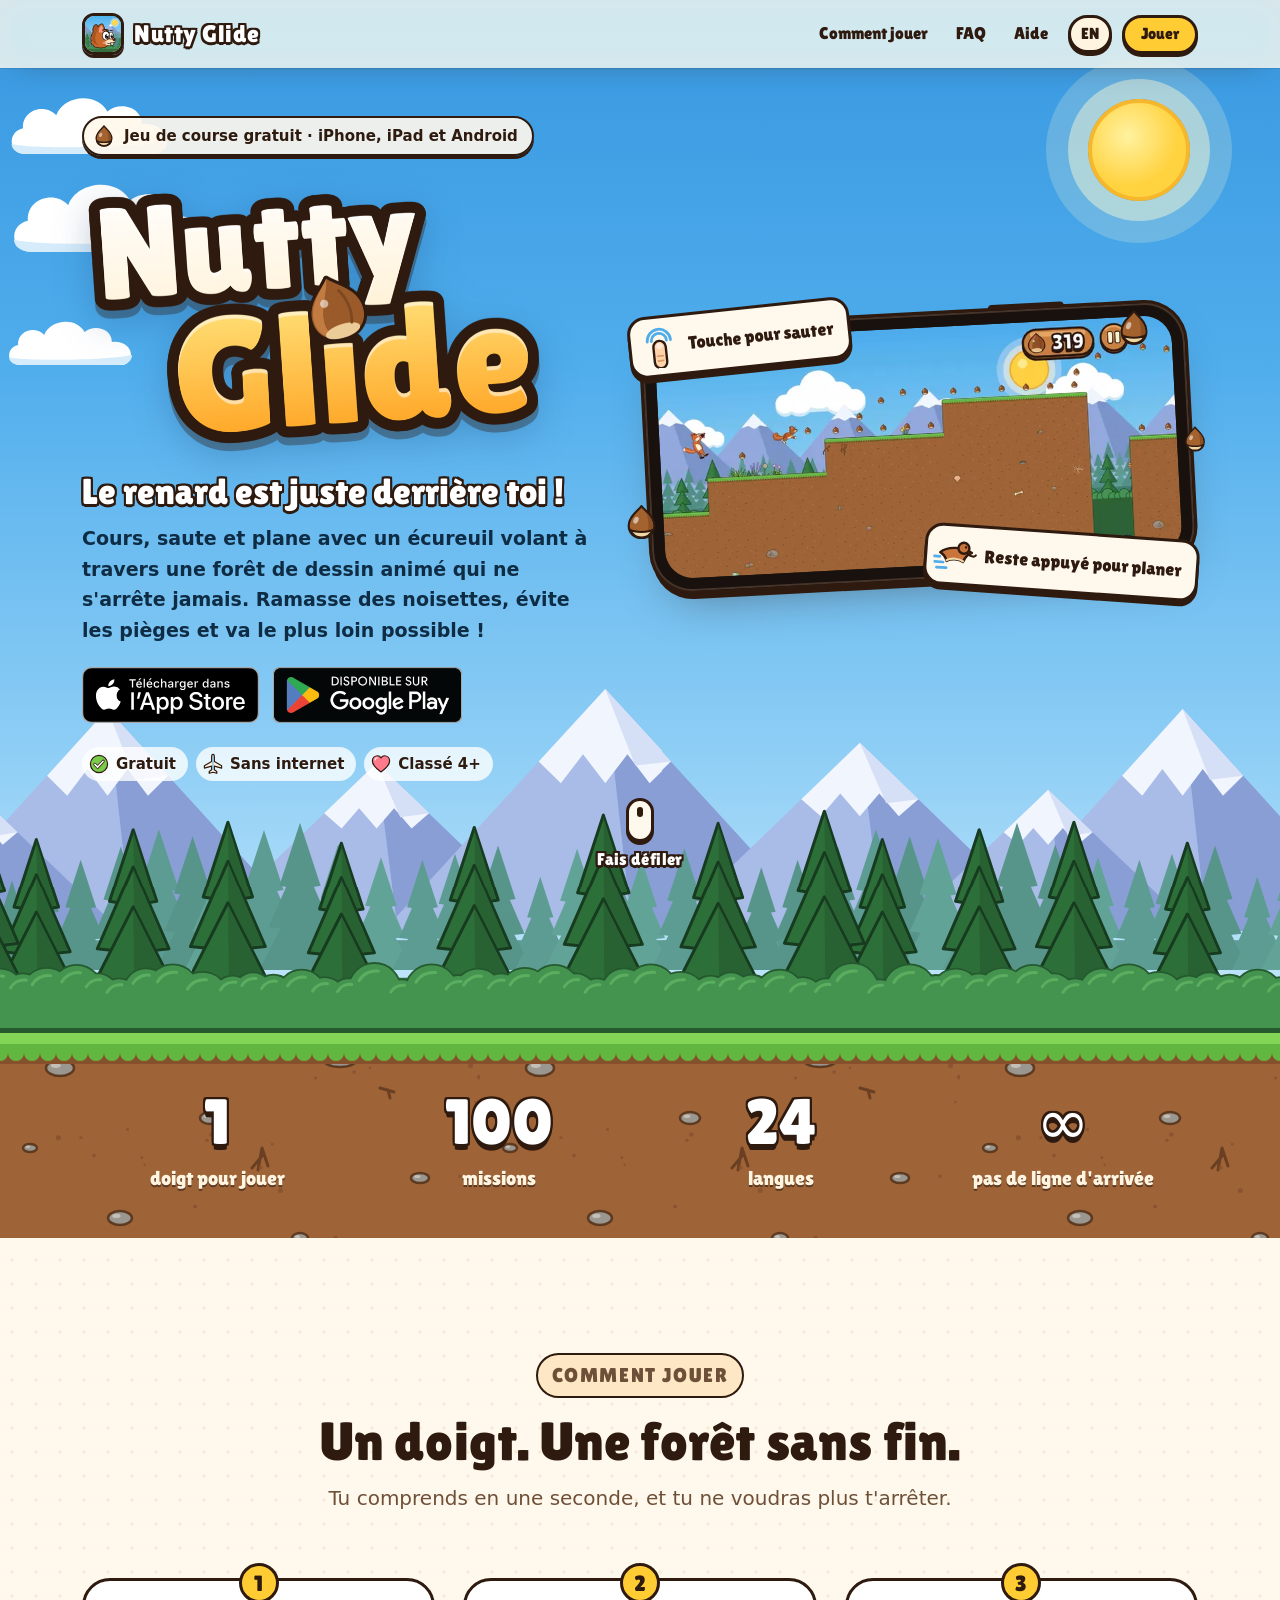
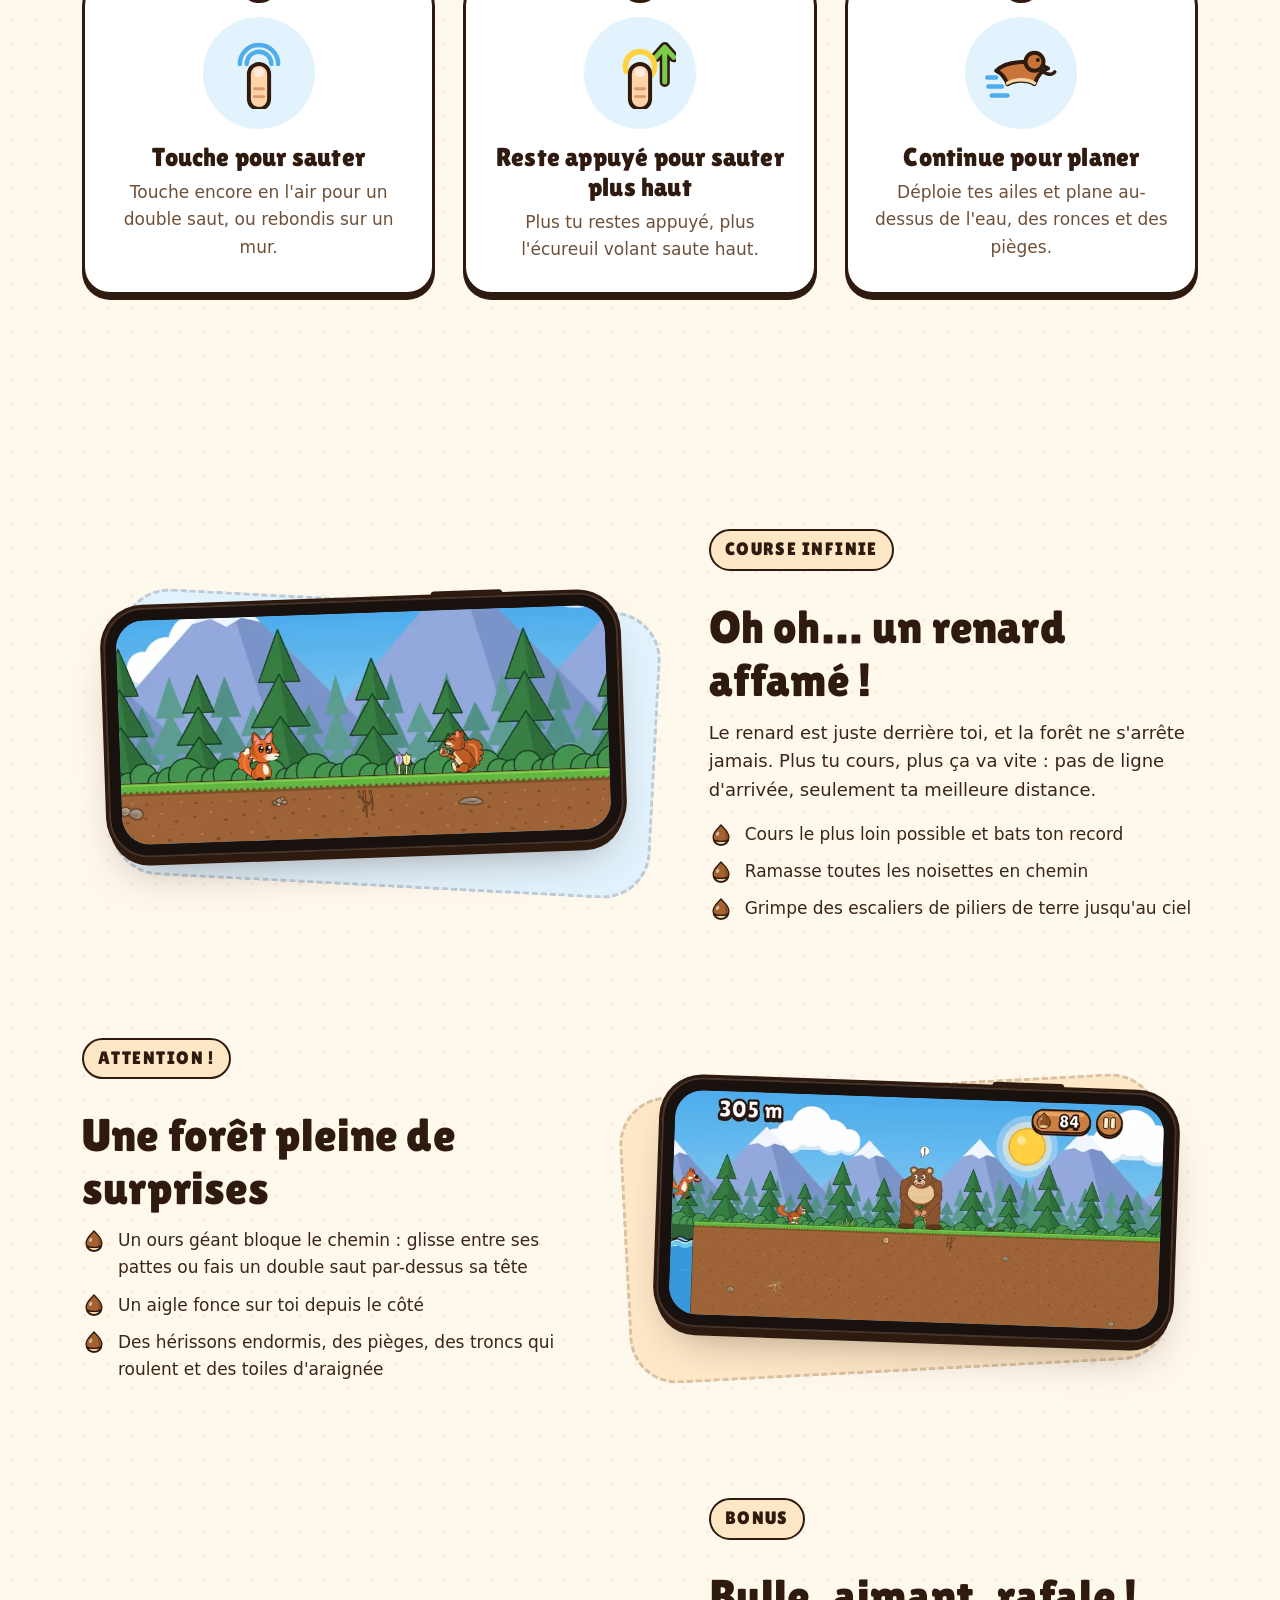
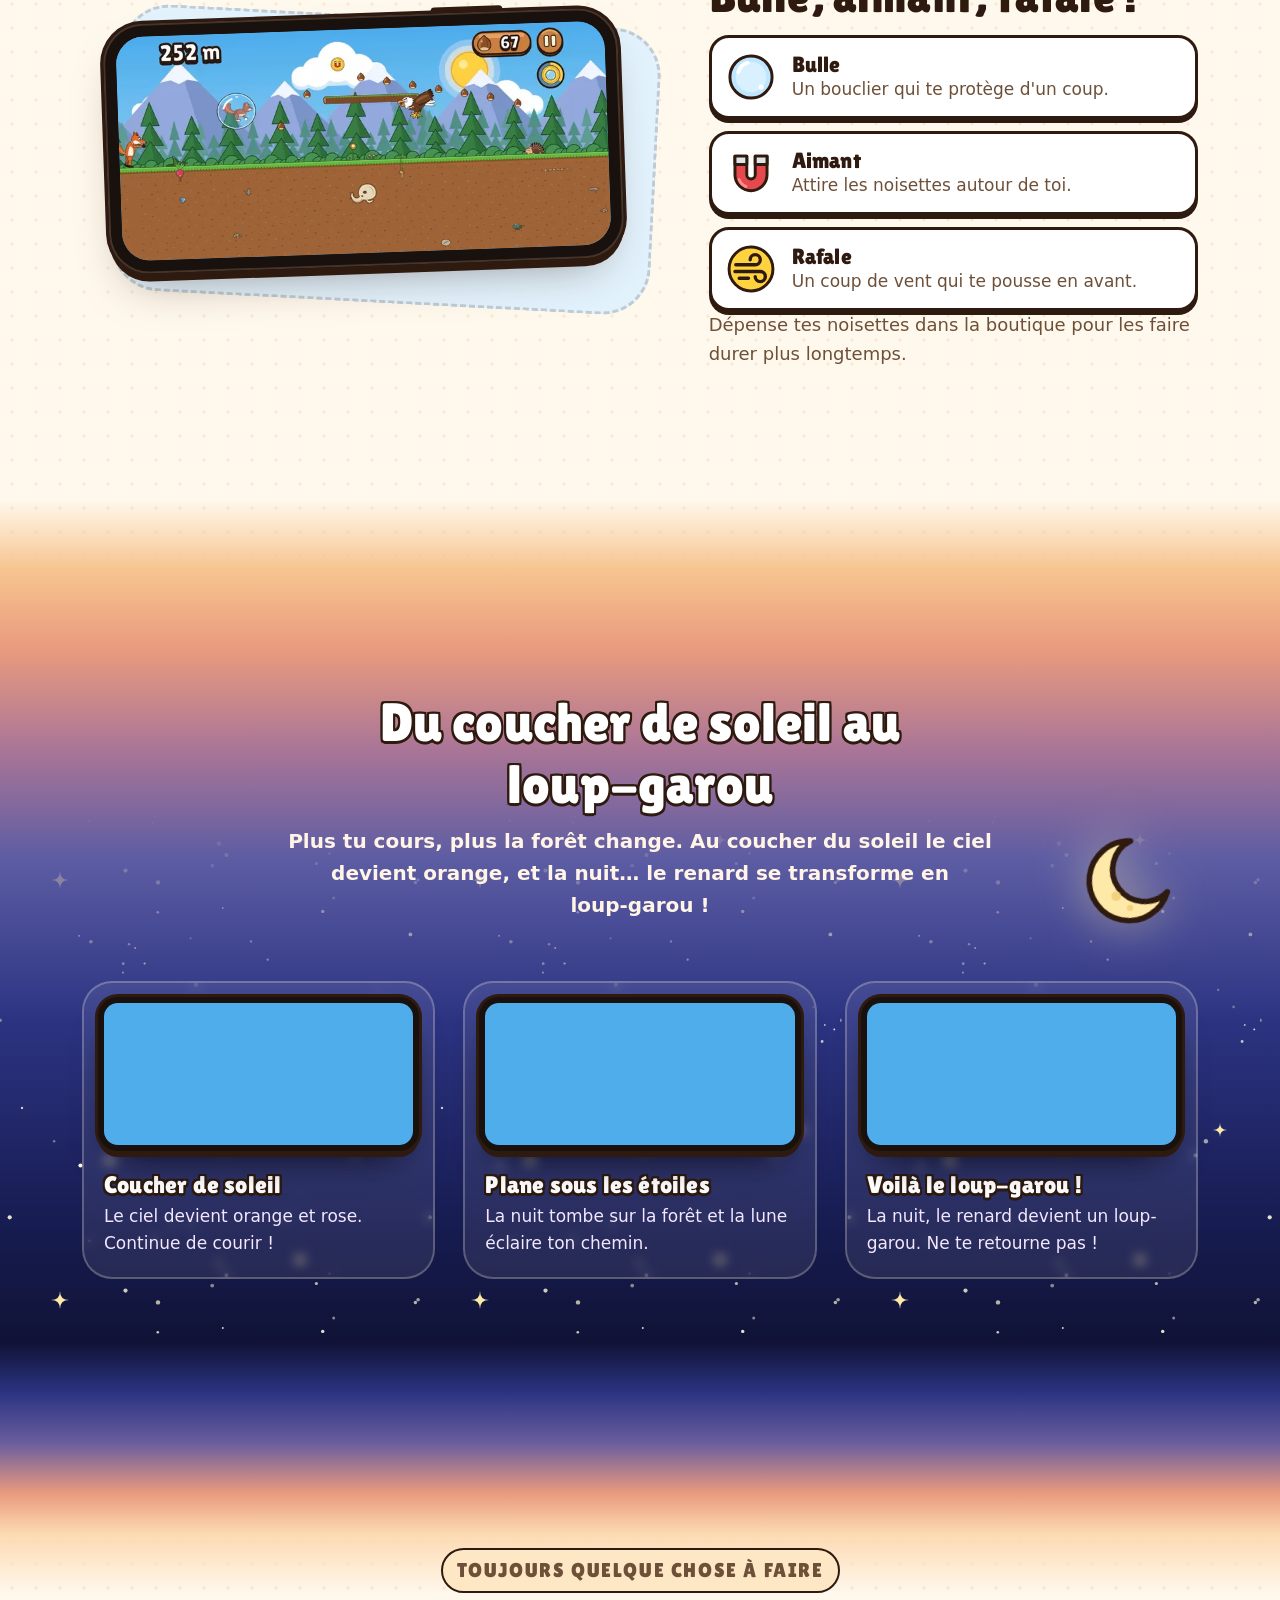
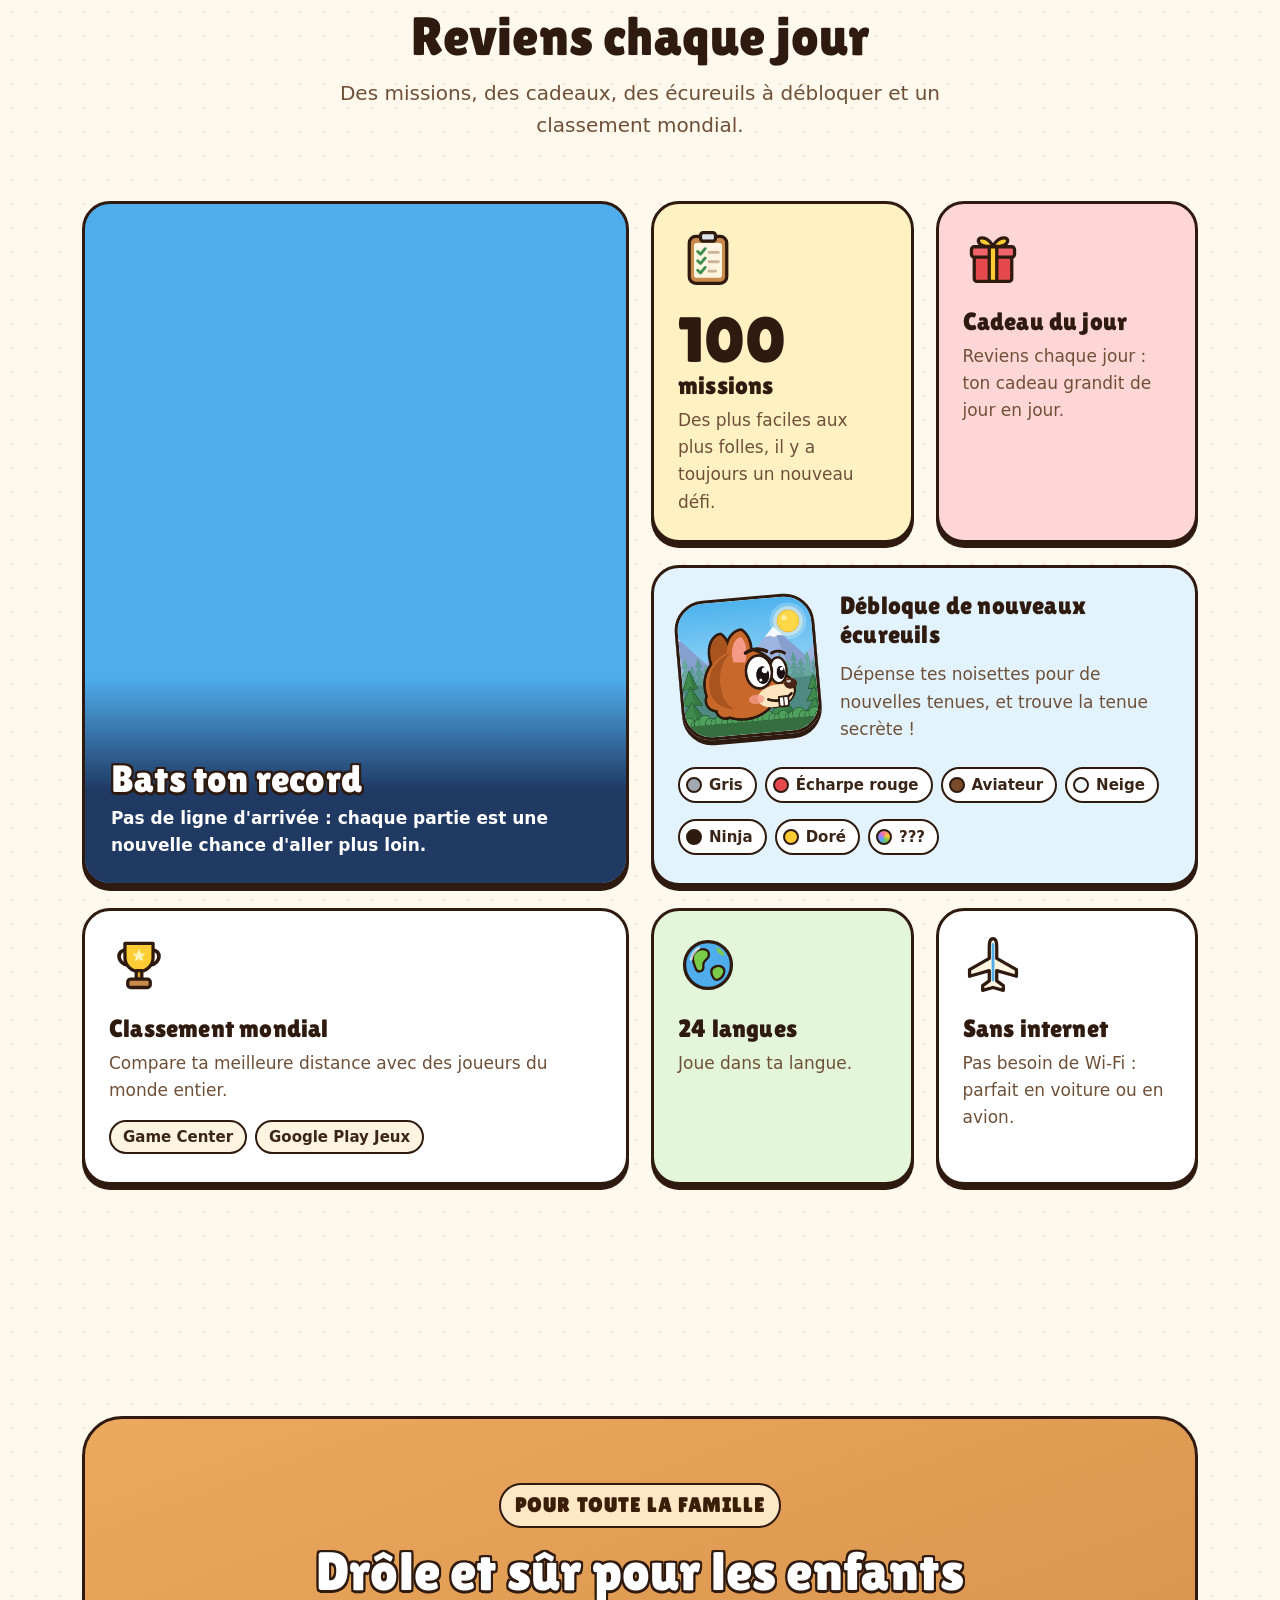
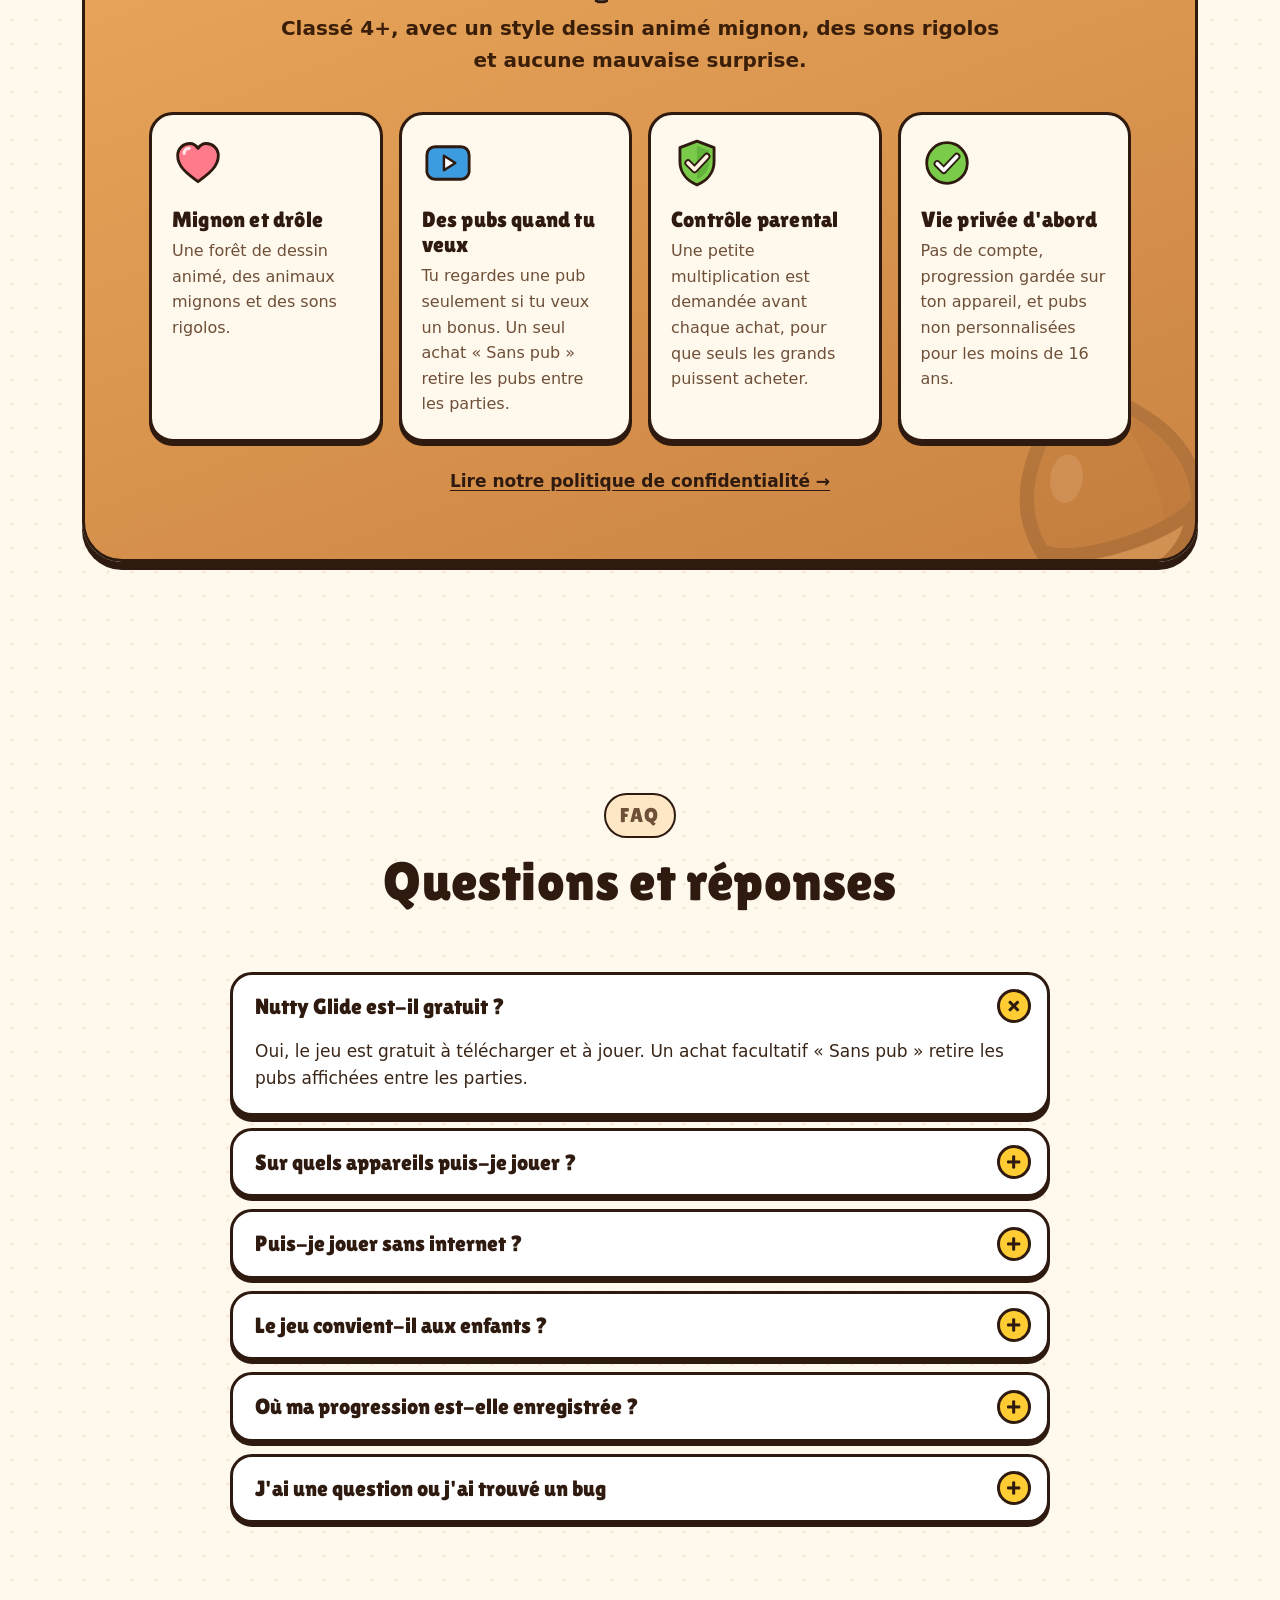
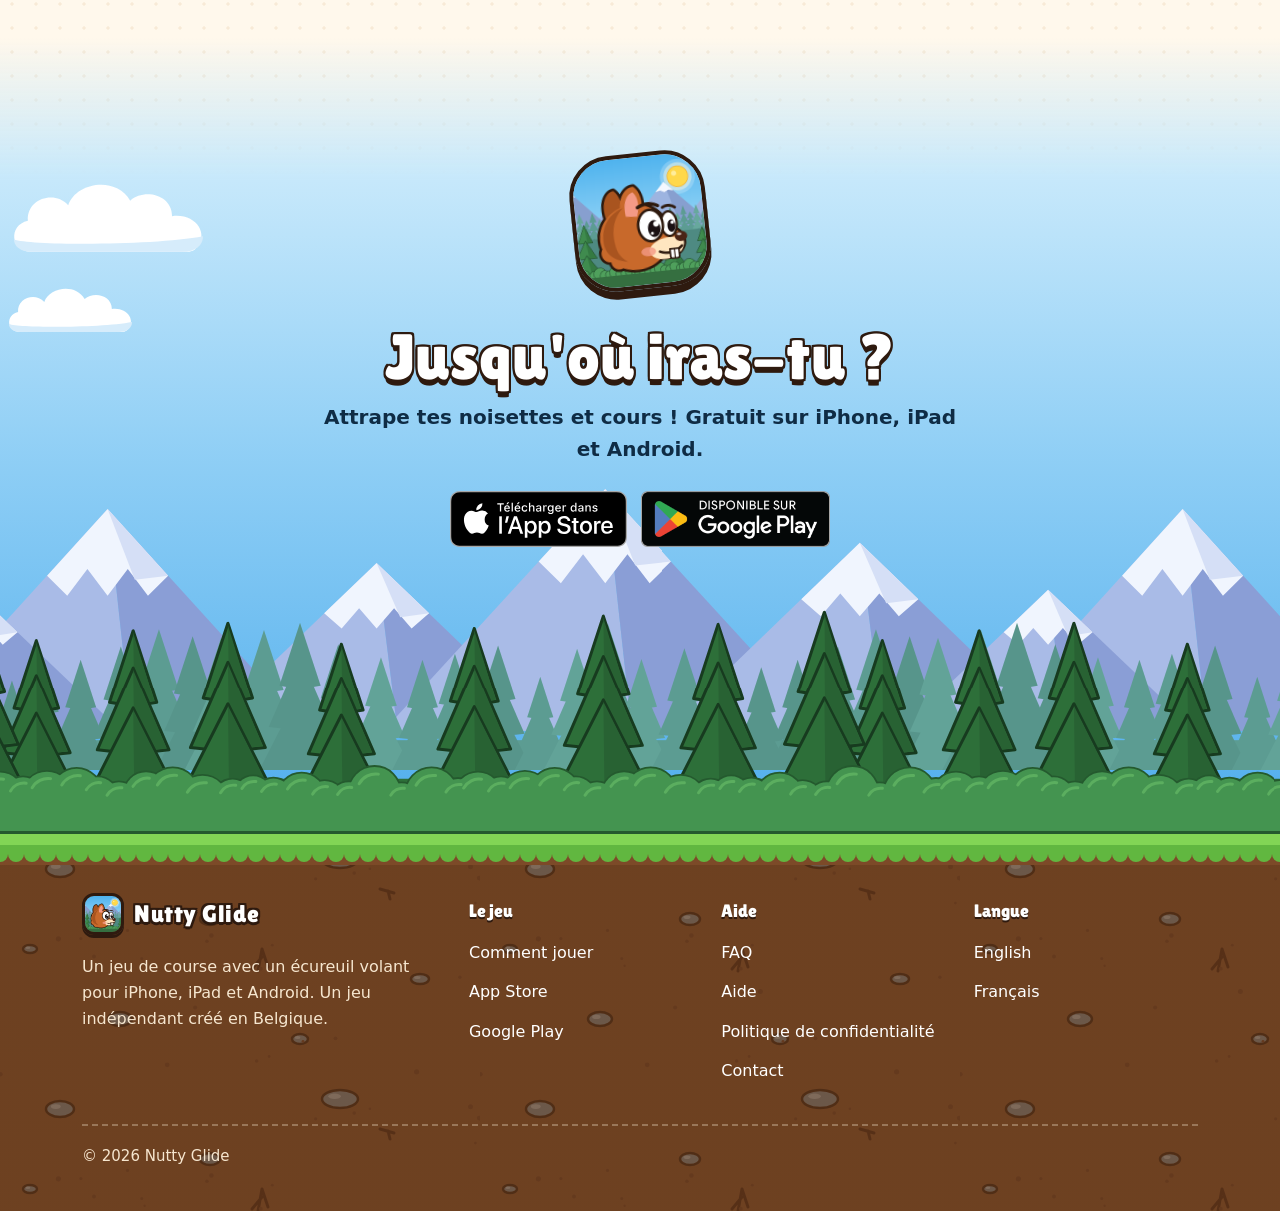
==== commit 472abc4a: "Home: add an animated scroll hint at the bottom of the first screen A mouse with a rolling wheel on " ====
--- a/fr/index.html
+++ b/fr/index.html
@@ -92,6 +92,13 @@
         <div class="layer l-near"></div>
         <div class="layer l-bush"></div>
       </div>
+
+      <a class="scroll-hint" href="#how">
+        <span class="hint-body">
+          <span class="hint-icon" aria-hidden="true"></span>
+          <span class="hint-label">Fais défiler</span>
+        </span>
+      </a>
     </section>
 
     <section class="ground" aria-label="Le jeu en chiffres">
--- a/style.css
+++ b/style.css
@@ -710,6 +710,176 @@
   }
 }
 
+/* Scroll hint: a little mouse (an arrow on touch screens) at the bottom of the first screen.
+   It scrolls away with the hero, and fades out as soon as the page moves where supported. */
+.scroll-hint {
+  position: absolute;
+  z-index: 3;
+  inset-inline: 0;
+  top: calc(100vh - 108px);
+  top: min(calc(100svh - 108px), calc(100% - 108px));
+  width: max-content;
+  margin-inline: auto;
+  padding: 6px 10px;
+  font-family: var(--display);
+  font-size: 17px;
+  line-height: 1;
+  letter-spacing: 0.02em;
+  color: #fff;
+  text-decoration: none;
+  text-shadow: var(--outline-text);
+}
+
+.hint-body {
+  display: flex;
+  flex-direction: column;
+  align-items: center;
+  gap: 9px;
+}
+
+.hint-icon {
+  position: relative;
+  display: block;
+  width: 28px;
+  height: 44px;
+  background: var(--paper);
+  border: var(--line);
+  border-radius: 16px;
+  box-shadow: 0 3px 0 var(--ink);
+  transition: translate 0.15s ease, box-shadow 0.15s ease;
+}
+
+.hint-icon::before {
+  content: "";
+  position: absolute;
+  top: 6px;
+  left: 50%;
+  width: 6px;
+  height: 10px;
+  margin-left: -3px;
+  background: var(--ink);
+  border-radius: 3px;
+  animation: wheel 1.6s ease-in-out infinite;
+}
+
+.scroll-hint:hover .hint-icon {
+  translate: 0 2px;
+  box-shadow: 0 1px 0 var(--ink);
+}
+
+@keyframes wheel {
+  0% {
+    opacity: 0;
+    transform: translateY(-2px);
+  }
+
+  25%,
+  65% {
+    opacity: 1;
+  }
+
+  100% {
+    opacity: 0;
+    transform: translateY(13px);
+  }
+}
+
+/* Touch screens and small windows: an arrow instead of the mouse */
+@media (hover: none), (pointer: coarse), (max-width: 620px), (max-height: 500px) {
+  .hint-icon {
+    width: 42px;
+    height: 42px;
+    border-radius: 50%;
+  }
+
+  .hint-icon::before {
+    top: 8px;
+    width: 13px;
+    height: 13px;
+    margin-left: -6.5px;
+    background: none;
+    border: solid var(--ink);
+    border-width: 0 3.5px 3.5px 0;
+    border-radius: 0 0 3px;
+    rotate: 45deg;
+    animation-name: chevron;
+  }
+
+  @keyframes chevron {
+    50% {
+      translate: 0 6px;
+    }
+  }
+}
+
+/* Phones: the first screen ends on the buttons, so the hint becomes a small sticker that lets taps through */
+@media (max-width: 620px), (max-height: 500px) {
+  .scroll-hint {
+    top: calc(100vh - 64px);
+    top: min(calc(100svh - 64px), calc(100% - 64px));
+    padding: 0;
+    font-size: 16px;
+    color: var(--ink);
+    text-shadow: none;
+    pointer-events: none;
+    border-radius: 999px;
+  }
+
+  .hint-body {
+    flex-direction: row;
+    gap: 8px;
+    padding: 4px 16px 4px 4px;
+    background: var(--paper);
+    border: var(--line);
+    border-radius: 999px;
+    box-shadow: var(--pop);
+  }
+
+  .hint-icon {
+    width: 32px;
+    height: 32px;
+    background: var(--yellow);
+    border-width: 2.5px;
+    box-shadow: none;
+  }
+
+  .hint-icon::before {
+    top: 4px;
+    width: 10px;
+    height: 10px;
+    margin-left: -5px;
+    border-width: 0 3px 3px 0;
+  }
+}
+
+@media (prefers-reduced-motion: no-preference) {
+  .hint-body {
+    animation: hint-in 0.6s 1.3s ease-out both;
+  }
+}
+
+@keyframes hint-in {
+  from {
+    opacity: 0;
+    transform: translateY(12px);
+  }
+}
+
+@supports (animation-timeline: scroll()) {
+  .scroll-hint {
+    animation: hint-out linear both;
+    animation-timeline: scroll(root);
+    animation-range: 0 160px;
+  }
+
+  @keyframes hint-out {
+    to {
+      opacity: 0;
+      visibility: hidden;
+    }
+  }
+}
+
 /* ---------- Ground band with the numbers ---------- */
 .ground {
   position: relative;
